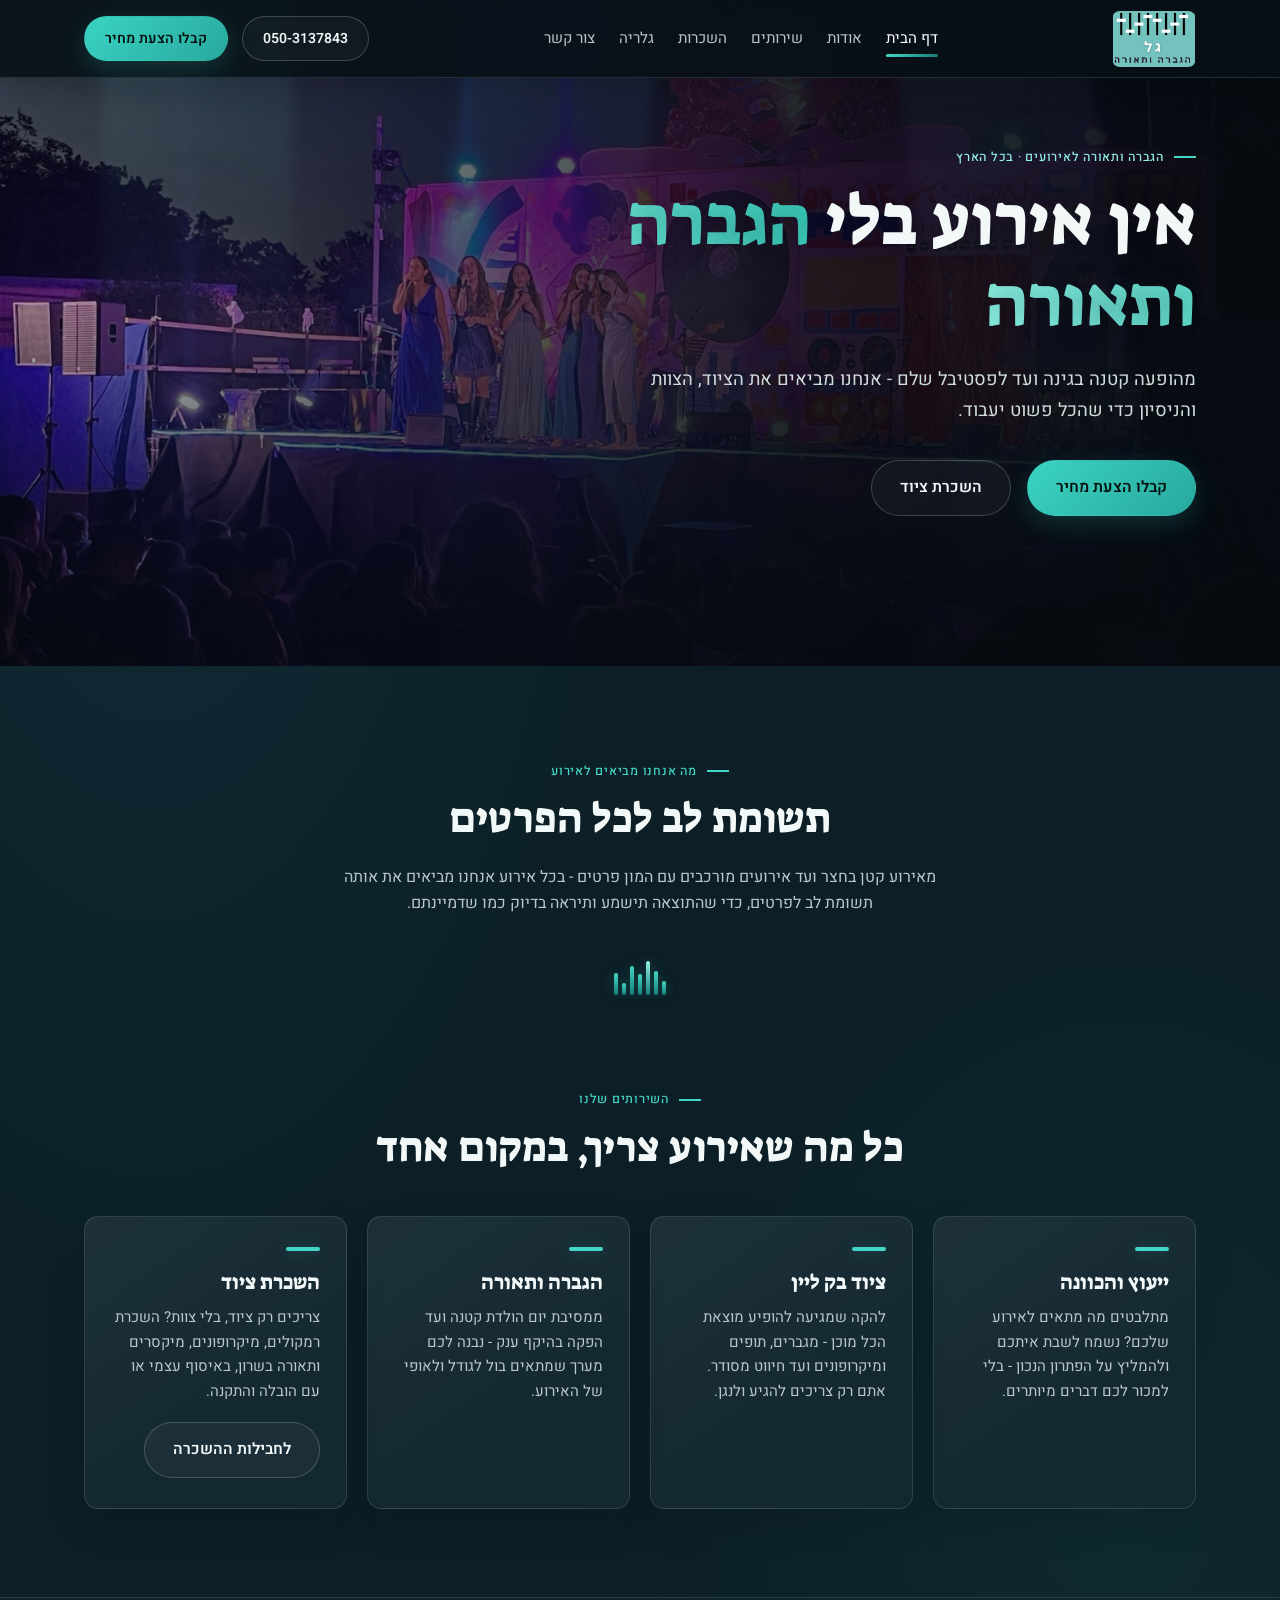
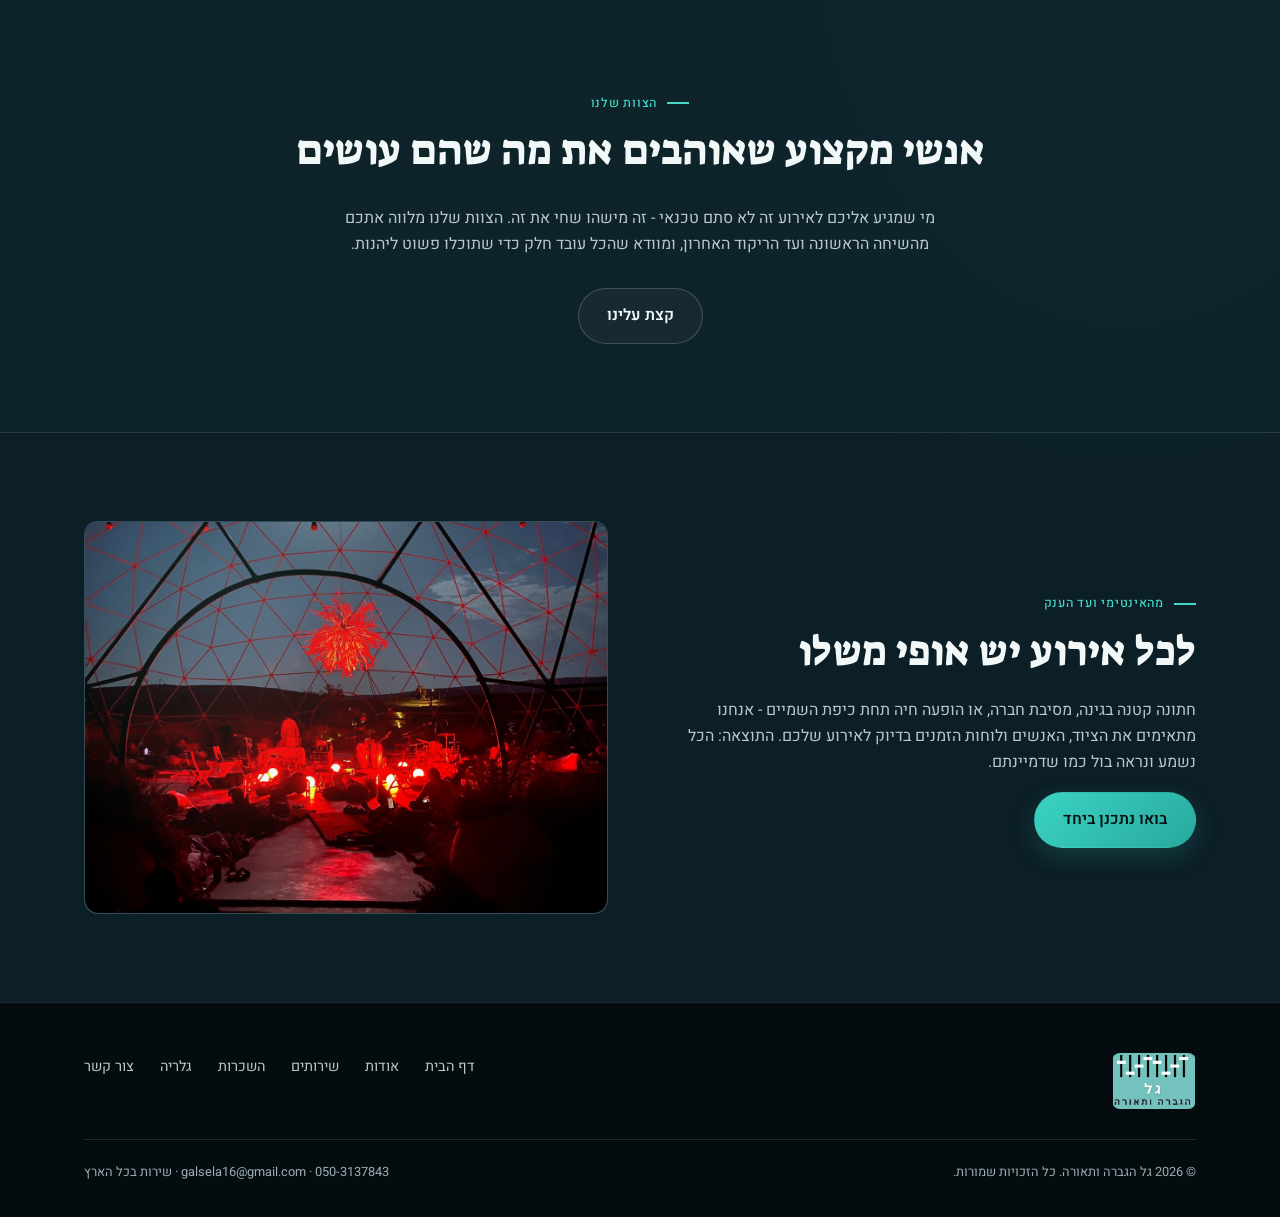
==== index.html @ c3d40f93 "Refresh refined site styles" ====
<!DOCTYPE html>
<html lang="he" dir="rtl">
<head>
<meta charset="UTF-8">
<meta name="viewport" content="width=device-width, initial-scale=1.0">
<title>גל הגברה ותאורה | הגברה, תאורה והפקת אירועים בכל הארץ</title>
<meta name="description" content="גל הגברה ותאורה — ציוד וצוות מקצועי להגברה ותאורה לכל סוגי האירועים, מאירועים קטנים ועד הפקות רחבות היקף. שירות בכל הארץ.">
<link rel="preconnect" href="https://fonts.googleapis.com">
<link rel="preconnect" href="https://fonts.gstatic.com" crossorigin>
<link href="https://fonts.googleapis.com/css2?family=Suez+One&family=Heebo:wght@300;400;500;600;700;900&display=swap" rel="stylesheet">
<link rel="stylesheet" href="styles.css?v=about-refine-20261128">
<link rel="canonical" href="https://galsela16.github.io/galsound/">
<link rel="icon" href="favicon.svg" type="image/svg+xml">

<meta property="og:type" content="website">
<meta property="og:site_name" content="גל הגברה ותאורה">
<meta property="og:locale" content="he_IL">
<meta property="og:title" content="גל הגברה ותאורה | הגברה, תאורה והפקת אירועים בכל הארץ">
<meta property="og:description" content="גל הגברה ותאורה — ציוד וצוות מקצועי להגברה ותאורה לכל סוגי האירועים, מאירועים קטנים ועד הפקות רחבות היקף. שירות בכל הארץ.">
<meta property="og:url" content="https://galsela16.github.io/galsound/">
<meta property="og:image" content="https://galsela16.github.io/galsound/images/og-image.jpg">
<meta property="og:image:width" content="1200">
<meta property="og:image:height" content="630">

<meta name="twitter:card" content="summary_large_image">
<meta name="twitter:title" content="גל הגברה ותאורה | הגברה, תאורה והפקת אירועים בכל הארץ">
<meta name="twitter:description" content="גל הגברה ותאורה — ציוד וצוות מקצועי להגברה ותאורה לכל סוגי האירועים, מאירועים קטנים ועד הפקות רחבות היקף. שירות בכל הארץ.">
<meta name="twitter:image" content="https://galsela16.github.io/galsound/images/og-image.jpg">

<script type="application/ld+json">
{
  "@context": "https://schema.org",
  "@type": "LocalBusiness",
  "name": "גל הגברה ותאורה",
  "image": "https://galsela16.github.io/galsound/images/og-image.jpg",
  "url": "https://galsela16.github.io/galsound/",
  "telephone": "+972503137843",
  "email": "galsela16@gmail.com",
  "areaServed": {
    "@type": "Country",
    "name": "IL"
  },
  "description": "ציוד וצוות מקצועי להגברה ותאורה לכל סוגי האירועים, מאירועים קטנים ועד הפקות רחבות היקף. שירות בכל הארץ.",
  "priceRange": "$$"
}
</script>
</head>
<body>

<header class="site-header">
  <div class="container nav-inner">
    <a href="index.html" class="logo"><img src="images/logo-brand.svg" alt="גל הגברה ותאורה"></a>
    <nav>
      <ul class="nav-links">
        <li><a href="index.html" aria-current="page">דף הבית</a></li>
        <li><a href="about.html">אודות</a></li>
        <li><a href="services.html">שירותים</a></li>
        <li><a href="rentals.html">השכרות</a></li>
        <li><a href="gallery.html">גלריה</a></li>
        <li><a href="contact.html">צור קשר</a></li>
      </ul>
    </nav>
    <div class="nav-cta">
      <a href="tel:0503137843" class="btn btn-ghost">050-3137843</a>
      <a href="contact.html" class="btn btn-primary">קבלו הצעת מחיר</a>
    </div>
    <button class="nav-toggle" aria-label="פתח תפריט" aria-expanded="false"><span></span></button>
  </div>
</header>
<div class="mobile-panel">
  <ul>
    <li><a href="index.html">דף הבית</a></li>
    <li><a href="about.html">אודות</a></li>
    <li><a href="services.html">שירותים</a></li>
        <li><a href="rentals.html">השכרות</a></li>
    <li><a href="gallery.html">גלריה</a></li>
    <li><a href="contact.html">צור קשר</a></li>
  </ul>
  <a href="tel:0503137843" class="btn btn-primary" style="width:100%;justify-content:center;">התקשרו עכשיו: 050-3137843</a>
</div>


<main>

  <section class="hero hero-home">
    <div class="beams" aria-hidden="true">
      <span class="beam b1"></span>
      <span class="beam b2"></span>
      <span class="beam b3"></span>
    </div>
    <div class="container hero-inner">
      <span class="eyebrow">הגברה ותאורה לאירועים · בכל הארץ</span>
      <h1>אין אירוע בלי <em>הגברה ותאורה</em></h1>
      <p class="hero-lead">
        מהופעה קטנה בגינה ועד לפסטיבל שלם - אנחנו מביאים את הציוד, הצוות
        והניסיון כדי שהכל פשוט יעבוד.
      </p>
      <div class="hero-actions">
        <a href="contact.html" class="btn btn-primary">קבלו הצעת מחיר</a>
        <a href="rentals.html" class="btn btn-ghost">השכרת ציוד</a>
      </div>
    </div>
  </section>

  <section>
    <div class="container">
      <div class="section-head">
        <span class="eyebrow">מה אנחנו מביאים לאירוע</span>
        <h2>תשומת לב לכל הפרטים</h2>
        <p>
          מאירוע קטן בחצר ועד אירועים מורכבים עם המון פרטים - בכל אירוע
          אנחנו מביאים את אותה תשומת לב לפרטים, כדי שהתוצאה תישמע ותיראה
          בדיוק כמו שדמיינתם.
        </p>
      </div>

      <div class="eq-divider" aria-hidden="true">
        <span></span><span></span><span></span><span></span><span></span><span></span><span></span>
      </div>
    </div>
  </section>

  <section style="padding-top:0;">
    <div class="container">
      <div class="section-head">
        <span class="eyebrow">השירותים שלנו</span>
        <h2>כל מה שאירוע צריך, במקום אחד</h2>
      </div>
      <div class="grid-4">
        <div class="card">
          <div class="icon-bar"></div>
          <h3>ייעוץ והכוונה</h3>
          <p>מתלבטים מה מתאים לאירוע שלכם? נשמח לשבת איתכם ולהמליץ על הפתרון הנכון - בלי למכור לכם דברים מיותרים.</p>
        </div>
        <div class="card">
          <div class="icon-bar"></div>
          <h3>ציוד בק ליין</h3>
          <p>להקה שמגיעה להופיע מוצאת הכל מוכן - מגברים, תופים ומיקרופונים ועד חיווט מסודר. אתם רק צריכים להגיע ולנגן.</p>
        </div>
        <div class="card">
          <div class="icon-bar"></div>
          <h3>הגברה ותאורה</h3>
          <p>ממסיבת יום הולדת קטנה ועד הפקה בהיקף ענק - נבנה לכם מערך שמתאים בול לגודל ולאופי של האירוע.</p>
        </div>
        <div class="card">
          <div class="icon-bar"></div>
          <h3>השכרת ציוד</h3>
          <p>צריכים רק ציוד, בלי צוות? השכרת רמקולים, מיקרופונים, מיקסרים ותאורה בשרון, באיסוף עצמי או עם הובלה והתקנה.</p>
          <a href="rentals.html" class="btn btn-ghost" style="margin-top:18px">לחבילות ההשכרה</a>
        </div>
      </div>
    </div>
  </section>

  <section class="band">
    <div class="container">
      <span class="eyebrow" style="justify-content:center;">הצוות שלנו</span>
      <h2>אנשי מקצוע שאוהבים את מה שהם עושים</h2>
      <p style="max-width:640px;margin:0 auto 30px;">
        מי שמגיע אליכם לאירוע זה לא סתם טכנאי - זה מישהו שחי את זה. הצוות
        שלנו מלווה אתכם מהשיחה הראשונה ועד הריקוד האחרון, ומוודא שהכל
        עובד חלק כדי שתוכלו פשוט ליהנות.
      </p>
      <a href="about.html" class="btn btn-ghost">קצת עלינו</a>
    </div>
  </section>

  <section>
    <div class="container split">
      <div>
        <span class="eyebrow">מהאינטימי ועד הענק</span>
        <h2>לכל אירוע יש אופי משלו</h2>
        <p>
          חתונה קטנה בגינה, מסיבת חברה, או הופעה חיה תחת כיפת השמיים -
          אנחנו מתאימים את הציוד, האנשים ולוחות הזמנים בדיוק לאירוע שלכם.
          התוצאה: הכל נשמע ונראה בול כמו שדמיינתם.
        </p>
        <a href="contact.html" class="btn btn-primary">בואו נתכנן ביחד</a>
      </div>
      <div class="media" style="padding:0;">
        <img src="images/IMG_5866.jpg" alt="עיצוב תאורה אדומה דרמטי בכיפה הגיאודזית באירוע לילי" style="width:100%;height:100%;object-fit:cover;border-radius:var(--radius);">
      </div>
    </div>
  </section>

</main>

<footer class="site-footer">
  <div class="container">
    <div class="footer-top">
      <div>
        <a href="index.html" class="logo"><img src="images/logo-brand.svg" alt="גל הגברה ותאורה"></a>
      </div>
      <ul class="footer-links">
        <li><a href="index.html">דף הבית</a></li>
        <li><a href="about.html">אודות</a></li>
        <li><a href="services.html">שירותים</a></li>
        <li><a href="rentals.html">השכרות</a></li>
        <li><a href="gallery.html">גלריה</a></li>
        <li><a href="contact.html">צור קשר</a></li>
      </ul>
    </div>
    <div class="footer-bottom">
      <span>&copy; <span id="year"></span> גל הגברה ותאורה. כל הזכויות שמורות.</span>
      <span>050-3137843 · galsela16@gmail.com · שירות בכל הארץ</span>
    </div>
  </div>
</footer>

<script src="script.js"></script>
</body>
</html>
---- styles.css ----
/* ==========================================================================
   גל הגברה ותאורה — Design tokens
   Palette: teal / navy / black / white — matches the גל logo mark
   Type: Suez One (display) + Heebo (body/UI)
   Signature: fader/equalizer-bar motif echoing the logo
   ========================================================================== */

:root {
  --bg: #f7fbfa;
  --bg-elev: #ffffff;
  --bg-elev-2: #e7f4f2;
  --ink: #0b1320;
  --ink-dim: #57636a;
  --teal: #2f8f86;
  --teal-soft: #73c2bd;
  --teal-deep: #4d8d86;
  --line: rgba(11, 19, 32, 0.1);

  --font-display: "Suez One", "Heebo", serif;
  --font-body: "Heebo", sans-serif;

  --radius: 6px;
  --container: 1120px;
  --nav-h: 76px;
}

* { box-sizing: border-box; }
html { scroll-behavior: smooth; }

@media (prefers-reduced-motion: reduce) {
  html { scroll-behavior: auto; }
  *, *::before, *::after {
    animation-duration: 0.001ms !important;
    animation-iteration-count: 1 !important;
    transition-duration: 0.001ms !important;
  }
}

body {
  margin: 0;
  background: var(--bg);
  color: var(--ink);
  font-family: var(--font-body);
  font-size: 16px;
  line-height: 1.65;
  -webkit-font-smoothing: antialiased;
}

img { max-width: 100%; display: block; }
a { color: inherit; text-decoration: none; }

h1, h2, h3 {
  font-family: var(--font-display);
  font-weight: 400;
  line-height: 1.15;
  margin: 0 0 0.5em;
}

h1 { font-size: clamp(2.4rem, 5.5vw, 4.6rem); }
h2 { font-size: clamp(1.8rem, 3.4vw, 2.6rem); }
h3 { font-size: 1.3rem; }

p { margin: 0 0 1em; color: var(--ink-dim); }

.eyebrow {
  display: inline-flex;
  align-items: center;
  gap: 10px;
  font-size: 0.78rem;
  letter-spacing: 0.06em;
  color: var(--teal);
  font-weight: 500;
  margin-bottom: 14px;
}
.eyebrow::before {
  content: "";
  width: 22px;
  height: 2px;
  background: var(--teal);
  display: inline-block;
}

.container {
  max-width: var(--container);
  margin: 0 auto;
  padding: 0 24px;
}

/* ---------- Buttons ---------- */
.btn {
  display: inline-flex;
  align-items: center;
  gap: 10px;
  padding: 14px 26px;
  border-radius: var(--radius);
  font-family: var(--font-body);
  font-weight: 600;
  font-size: 0.98rem;
  border: 1px solid transparent;
  cursor: pointer;
  transition: transform 0.15s ease, background 0.15s ease, border-color 0.15s ease;
}
.btn:hover { transform: translateY(-2px); }
.btn:focus-visible {
  outline: 2px solid var(--teal-soft);
  outline-offset: 3px;
}
.btn-primary {
  background: var(--teal);
  color: #ffffff;
}
.btn-primary:hover { background: #256f68; }
.btn-ghost {
  background: transparent;
  border-color: var(--line);
  color: var(--ink);
}
.btn-ghost:hover { border-color: var(--teal-soft); color: var(--teal-soft); }

/* ---------- Header / Nav ---------- */
.site-header {
  position: fixed;
  inset-inline: 0;
  top: 0;
  height: var(--nav-h);
  z-index: 100;
  background: #ffffff;
  box-shadow: 0 1px 0 var(--line);
  backdrop-filter: blur(10px);
  border-bottom: 1px solid var(--line);
}
.nav-inner {
  height: 100%;
  display: flex;
  align-items: center;
  justify-content: space-between;
}
.logo {
  font-family: var(--font-display);
  font-size: 1.5rem;
  display: flex;
  align-items: center;
  gap: 8px;
}
.logo img {
  display: block;
  width: 108px;
  height: 70px;
  object-fit: contain;
  border-radius: 8px;
  flex: 0 0 auto;
}
.logo span.dot {
  width: 8px; height: 8px; border-radius: 50%;
  background: var(--teal-deep);
  box-shadow: 0 0 12px 2px var(--teal-deep);
}
.logo small {
  font-family: var(--font-body);
  font-weight: 300;
  font-size: 0.62rem;
  color: var(--ink-dim);
  display: block;
  letter-spacing: 0.04em;
}

.nav-links {
  display: flex;
  gap: 34px;
  list-style: none;
  margin: 0; padding: 0;
}
.nav-links a {
  font-size: 0.95rem;
  color: var(--ink-dim);
  position: relative;
  padding: 6px 0;
  transition: color 0.15s ease;
}
.nav-links a:hover, .nav-links a[aria-current="page"] { color: var(--ink); }
.nav-links a[aria-current="page"]::after {
  content: "";
  position: absolute;
  bottom: -2px; right: 0; left: 0;
  height: 2px;
  background: linear-gradient(90deg, var(--teal), var(--teal-deep));
}

.nav-cta { display: flex; align-items: center; gap: 14px; }
.nav-cta .btn { padding: 10px 20px; font-size: 0.88rem; }

.nav-toggle {
  display: none;
  background: none; border: 1px solid var(--line); border-radius: var(--radius);
  color: var(--ink); width: 42px; height: 42px;
  align-items: center; justify-content: center;
  cursor: pointer;
}
.nav-toggle span, .nav-toggle span::before, .nav-toggle span::after {
  content: ""; display: block; width: 18px; height: 2px; background: var(--ink);
  position: relative; transition: 0.2s ease;
}
.nav-toggle span::before { position: absolute; top: -6px; }
.nav-toggle span::after { position: absolute; top: 6px; }

/* ---------- Hero with sweeping light beams ---------- */
.hero {
  position: relative;
  min-height: 70vh;
  display: flex;
  align-items: center;
  padding-top: var(--nav-h);
  overflow: hidden;
  isolation: isolate;
}
.hero::before {
  content: "";
  position: absolute; inset: 0;
  background:
    radial-gradient(60% 50% at 20% 15%, rgba(115,194,189,0.35), transparent 60%),
    radial-gradient(55% 45% at 85% 10%, rgba(47,143,134,0.16), transparent 60%),
    radial-gradient(60% 60% at 60% 100%, rgba(77,141,134,0.14), transparent 60%);
  z-index: -2;
}
.beams {
  position: absolute; inset: 0;
  z-index: -1;
  opacity: 0.55;
  pointer-events: none;
}
.beam {
  position: absolute;
  top: -20%;
  width: 240px;
  height: 140%;
  background: linear-gradient(180deg, rgba(26,23,32,0.10), transparent 70%);
  filter: blur(4px);
  transform-origin: top center;
  animation: sway 9s ease-in-out infinite;
}
.beam.b1 { left: 8%;  background: linear-gradient(180deg, rgba(115,194,189,0.45), transparent 70%); animation-delay: 0s; }
.beam.b2 { left: 38%; background: linear-gradient(180deg, rgba(47,143,134,0.30), transparent 70%); animation-delay: -3s; transform: rotate(6deg); }
.beam.b3 { left: 68%; background: linear-gradient(180deg, rgba(77,141,134,0.28), transparent 70%); animation-delay: -6s; transform: rotate(-8deg); }
@keyframes sway {
  0%, 100% { transform: rotate(-9deg); }
  50% { transform: rotate(9deg); }
}

.hero-inner { position: relative; max-width: 760px; }
.hero h1 { margin-bottom: 22px; }
.hero h1 em {
  font-style: normal;
  background: linear-gradient(90deg, var(--teal), var(--teal-deep));
  -webkit-background-clip: text;
  background-clip: text;
  color: transparent;
}
.hero-lead { font-size: 1.15rem; max-width: 560px; margin-bottom: 34px; }
.hero-actions { display: flex; gap: 16px; flex-wrap: wrap; }

.hero-stats {
  display: flex;
  gap: 46px;
  margin-top: 64px;
  flex-wrap: wrap;
}
.stat-num {
  font-family: var(--font-display);
  font-size: 2.1rem;
  color: var(--ink);
}
.stat-label { font-size: 0.82rem; color: var(--ink-dim); }

/* ---------- Equalizer divider (signature motif) ---------- */
.eq-divider {
  display: flex;
  align-items: flex-end;
  justify-content: center;
  gap: 4px;
  height: 34px;
  margin: 8px 0 0;
}
.eq-divider span {
  width: 4px;
  border-radius: 2px;
  background: linear-gradient(180deg, var(--teal), var(--teal-deep));
  animation: eq 1.4s ease-in-out infinite;
}
.eq-divider span:nth-child(1) { height: 40%; animation-delay: -1.1s; }
.eq-divider span:nth-child(2) { height: 70%; animation-delay: -0.4s; }
.eq-divider span:nth-child(3) { height: 100%; animation-delay: -0.9s; background: linear-gradient(180deg, var(--teal-soft), var(--teal-deep)); }
.eq-divider span:nth-child(4) { height: 60%; animation-delay: -0.2s; }
.eq-divider span:nth-child(5) { height: 85%; animation-delay: -0.6s; }
.eq-divider span:nth-child(6) { height: 35%; animation-delay: -1.3s; }
.eq-divider span:nth-child(7) { height: 65%; animation-delay: -0.1s; }
@keyframes eq {
  0%, 100% { transform: scaleY(0.4); opacity: 0.75; }
  50% { transform: scaleY(1); opacity: 1; }
}

/* ---------- Sections ---------- */
section { padding: 64px 0; }
.section-head { max-width: 620px; margin: 0 auto 36px; text-align: center; }
.section-head p { margin: 0 auto; }

/* ---------- Service / feature cards ---------- */
.grid-4 {
  display: grid;
  grid-template-columns: repeat(4, 1fr);
  gap: 20px;
}
.grid-2 {
  display: grid;
  grid-template-columns: repeat(2, 1fr);
  gap: 24px;
}
.card {
  background: var(--bg-elev);
  border: 1px solid var(--line);
  border-radius: var(--radius);
  padding: 30px 26px;
  transition: border-color 0.2s ease, transform 0.2s ease;
}
.card:hover { border-color: var(--teal-soft); transform: translateY(-4px); }
.card .icon-bar {
  width: 34px; height: 3px;
  background: var(--teal);
  margin-bottom: 20px;
}
.card h3 { margin-bottom: 10px; }
.card p { margin-bottom: 0; font-size: 0.94rem; }

/* ---------- Split content block ---------- */
.split {
  display: grid;
  grid-template-columns: 1fr 1fr;
  gap: 64px;
  align-items: center;
}
.split .media {
  aspect-ratio: 4/3;
  border-radius: var(--radius);
  background: linear-gradient(135deg, var(--bg-elev-2), var(--bg-elev));
  border: 1px solid var(--line);
  display: flex; align-items: center; justify-content: center;
  color: var(--ink-dim);
  font-size: 0.85rem;
  text-align: center;
  padding: 20px;
  position: relative;
  overflow: hidden;
}
.split .media::after {
  content: "";
  position: absolute; inset: 0;
  background: radial-gradient(circle at 30% 20%, rgba(115,194,189,0.18), transparent 55%);
}

/* ---------- Image placeholder (for gallery, pre-photos) ---------- */
.frame {
  aspect-ratio: 1;
  border-radius: var(--radius);
  border: 1px dashed var(--line);
  background: var(--bg-elev);
  display: flex;
  align-items: center;
  justify-content: center;
  color: var(--ink-dim);
  font-size: 0.8rem;
  text-align: center;
  padding: 16px;
}

.grid-3 {
  display: grid;
  grid-template-columns: repeat(3, 1fr);
  gap: 18px;
}
.gallery-grid .frame { aspect-ratio: 4 / 3; padding: 0; margin: 0; min-width: 0; overflow: hidden; border-style: solid; }
.gallery-grid img { width: 100%; height: 100%; object-fit: cover; border-radius: inherit; transition: transform 0.35s ease; }
.gallery-grid .frame:hover img { transform: scale(1.035); }

/* ---------- Quote / testimonial-style band ---------- */
.band {
  background: var(--bg-elev);
  border-top: 1px solid var(--line);
  border-bottom: 1px solid var(--line);
}
.band .container { text-align: center; }
.band h2 { max-width: 720px; margin: 0 auto 30px; }

/* ---------- Contact ---------- */
.contact-grid {
  display: grid;
  grid-template-columns: 1.1fr 0.9fr;
  gap: 60px;
}
.contact-list { list-style: none; margin: 0; padding: 0; }
.contact-list li {
  display: flex;
  align-items: center;
  gap: 16px;
  padding: 20px 0;
  border-bottom: 1px solid var(--line);
}
.contact-list li:first-child { padding-top: 0; }
.contact-tag {
  font-size: 0.72rem;
  color: var(--teal);
  letter-spacing: 0.05em;
  display: block;
  margin-bottom: 4px;
}
.contact-value { font-size: 1.15rem; }
.contact-list a.contact-value:hover { color: var(--teal-soft); }

/* ---------- Footer ---------- */
.site-footer {
  border-top: 1px solid var(--line);
  padding: 50px 0 34px;
}
.footer-top {
  display: flex;
  justify-content: space-between;
  align-items: flex-start;
  flex-wrap: wrap;
  gap: 30px;
  margin-bottom: 30px;
}
.footer-links { display: flex; gap: 26px; list-style: none; padding: 0; margin: 0; flex-wrap: wrap; }
.footer-links a { color: var(--ink-dim); font-size: 0.9rem; }
.footer-links a:hover { color: var(--ink); }
.footer-bottom {
  display: flex;
  justify-content: space-between;
  color: var(--ink-dim);
  font-size: 0.8rem;
  flex-wrap: wrap;
  gap: 10px;
  border-top: 1px solid var(--line);
  padding-top: 22px;
}

/* ---------- Responsive ---------- */
@media (max-width: 900px) {
  .grid-4 { grid-template-columns: repeat(2, 1fr); }
  .grid-3 { grid-template-columns: repeat(2, 1fr); }
  .grid-2, .split, .contact-grid { grid-template-columns: 1fr; }
  .split { gap: 36px; }
  .nav-links, .nav-cta .btn-ghost { display: none; }
  .nav-toggle { display: flex; }
  section { padding: 48px 0; }
}

@media (max-width: 560px) {
  .grid-4, .grid-3 { grid-template-columns: 1fr; }
  .hero-stats { gap: 30px; }
}

/* Mobile nav panel */
.mobile-panel {
  position: fixed;
  inset: var(--nav-h) 0 0 0;
  background: var(--bg);
  z-index: 90;
  transform: translateY(-8px);
  opacity: 0;
  pointer-events: none;
  transition: opacity 0.2s ease, transform 0.2s ease;
  padding: 30px 24px;
}
.mobile-panel.open {
  opacity: 1;
  transform: translateY(0);
  pointer-events: auto;
}
.mobile-panel ul { list-style: none; padding: 0; margin: 0 0 30px; }
.mobile-panel li { border-bottom: 1px solid var(--line); }
.mobile-panel a { display: block; padding: 18px 4px; font-size: 1.1rem; }

/* Rental navigation: accommodate the additional menu item. */
.nav-links { gap: clamp(12px, 2vw, 24px); }
.nav-links a, .nav-cta .btn { white-space: nowrap; }
.mobile-panel { overflow-y: auto; }
@media (min-width:901px) and (max-width:1050px) { .nav-cta .btn-ghost { display:none; } }


/* ===== 2026 visual refresh: midnight stage palette ===== */
:root {
  --bg: #0a1920;
  --bg-elev: #11232b;
  --bg-elev-2: #172e38;
  --ink: #f2f8f8;
  --ink-dim: #b8c8cd;
  --teal: #42d7c6;
  --teal-soft: #92f1e5;
  --teal-deep: #187d78;
  --line: rgba(218, 248, 246, 0.13);
  --radius: 14px;
  --container: 1160px;
  --nav-h: 78px;
}

body { background: var(--bg); color: var(--ink); }
main {
  background-image:
    radial-gradient(ellipse at 12% 9%, rgba(56, 194, 215, 0.11), transparent 30%),
    radial-gradient(ellipse at 88% 54%, rgba(45, 205, 177, 0.09), transparent 27%),
    linear-gradient(112deg, transparent 18%, rgba(48, 190, 220, 0.035) 20.8%, rgba(137, 244, 249, 0.19) 21.2%, rgba(48, 190, 220, 0.07) 21.7%, transparent 24.8%),
    linear-gradient(68deg, transparent 70%, rgba(52, 182, 233, 0.035) 72%, rgba(155, 246, 255, 0.16) 72.4%, rgba(52, 182, 233, 0.06) 72.9%, transparent 76%);
}
.site-header {
  background: rgba(7, 17, 22, 0.88);
  border-bottom-color: var(--line);
  box-shadow: 0 8px 30px rgba(0, 0, 0, 0.18);
  backdrop-filter: blur(18px);
}
.logo span.dot { background: var(--teal); box-shadow: 0 0 18px rgba(66, 215, 198, 0.65); }
.logo small { color: #a7b8bb; }
.nav-links a { color: #b8c6c8; }
.nav-links a:hover, .nav-links a[aria-current="page"] { color: #fff; }
.nav-links a[aria-current="page"]::after { height: 3px; border-radius: 3px; }
.btn { border-radius: 999px; padding: 14px 28px; }
.btn-primary {
  background: linear-gradient(135deg, #3bd3c2, #28a99e);
  color: #041311;
  box-shadow: 0 8px 26px rgba(46, 197, 181, 0.2);
}
.btn-primary:hover { background: linear-gradient(135deg, #75eadb, #35c5b7); box-shadow: 0 12px 32px rgba(46, 197, 181, 0.3); }
.btn-ghost { color: var(--ink); border-color: rgba(232, 251, 249, 0.2); background: rgba(255,255,255,0.035); }
.btn-ghost:hover { color: var(--teal-soft); border-color: var(--teal); background: rgba(66,215,198,0.08); }
.btn:focus-visible, a:focus-visible, button:focus-visible { outline: 3px solid var(--teal-soft); outline-offset: 4px; }

.hero { min-height: 74vh; }
.hero::before {
  background:
    radial-gradient(70% 80% at 12% 8%, rgba(56, 202, 190, 0.16), transparent 62%),
    linear-gradient(120deg, rgba(6, 16, 20, 0.9), rgba(7, 17, 22, 0.58));
}
.hero-home::before {
  background:
    linear-gradient(270deg, rgba(5, 11, 15, 0.98) 0%, rgba(5, 11, 15, 0.87) 38%, rgba(5, 11, 15, 0.28) 100%),
    linear-gradient(0deg, rgba(5, 11, 15, 0.58), transparent 54%),
    url("images/event-colorful-show.jpg") center 47% / cover no-repeat;
}
.hero-rentals::before {
  background:
    linear-gradient(270deg, rgba(5, 11, 15, 0.96) 0%, rgba(5, 11, 15, 0.74) 48%, rgba(5, 11, 15, 0.22) 100%),
    linear-gradient(0deg, rgba(5, 11, 15, 0.48), transparent 58%),
    url("images/event-live-beams.jpg") center 46% / cover no-repeat;
}
.hero-inner { width: 100%; max-width: 1160px; padding-inline: 24px; z-index: 1; }
.hero h1 { max-width: 760px; text-shadow: 0 3px 28px rgba(0, 0, 0, 0.25); }
.hero h1 em { background-image: linear-gradient(90deg, #8af0e3, #39cbbb); }
.hero-lead { color: #d1dddd; max-width: 590px; }
.hero .eyebrow { color: var(--teal-soft); }
.hero .eyebrow::before { background: var(--teal); }
.beams { opacity: 0.48; mix-blend-mode: screen; }
.beam.b1 { background: linear-gradient(180deg, rgba(94, 236, 216, 0.32), transparent 72%); }
.beam.b2 { background: linear-gradient(180deg, rgba(56, 199, 189, 0.24), transparent 72%); }
.beam.b3 { background: linear-gradient(180deg, rgba(91, 161, 201, 0.2), transparent 72%); }

section { padding: clamp(58px, 7vw, 88px) 0; }
.section-head { margin-bottom: 44px; }
.section-head h2, h2 { color: var(--ink); }
.section-head p { color: var(--ink-dim); }
.eq-divider span { box-shadow: 0 0 12px rgba(66, 215, 198, 0.28); }
.card {
  background: linear-gradient(145deg, rgba(255,255,255,0.045), transparent 68%), var(--bg-elev);
  border-color: var(--line);
  border-radius: var(--radius);
  box-shadow: 0 14px 38px rgba(0, 0, 0, 0.12);
}
.card:hover { border-color: rgba(66, 215, 198, 0.58); box-shadow: 0 18px 42px rgba(0, 0, 0, 0.24); }
.card .icon-bar { height: 4px; border-radius: 4px; box-shadow: 0 0 16px rgba(66, 215, 198, 0.26); }
.card p { color: var(--ink-dim); }
.split .media { background: var(--bg-elev-2); border-color: var(--line); }
.frame { background: var(--bg-elev); border-color: var(--line); color: var(--ink-dim); border-radius: var(--radius); }
.band {
  background: radial-gradient(75% 140% at 50% 0%, rgba(37, 129, 125, 0.18), transparent 70%), rgba(20, 40, 49, 0.72);
  border-color: var(--line);
}
.contact-list li { border-color: var(--line); }
.contact-tag { color: var(--teal-soft); }
.contact-list a.contact-value:hover, .footer-links a:hover { color: var(--teal-soft); }
.site-footer { background: #050c10; border-color: var(--line); }
.footer-bottom { border-color: var(--line); color: #9caeb2; }
.footer-links a { color: #bac8ca; }
.mobile-panel { background: #08151a; }
.mobile-panel li { border-color: var(--line); }
.mobile-panel a { color: var(--ink); }
.nav-toggle { border-color: var(--line); background: rgba(255,255,255,0.04); }
.nav-toggle span, .nav-toggle span::before, .nav-toggle span::after { background: var(--ink); }

@media (max-width: 900px) {
  .hero { min-height: 68vh; }
  .hero-home::before, .hero-rentals::before {
    background-position: center, center, 58% center;
  }
}
@media (max-width: 560px) {
  .logo img { width: 88px; height: 58px; }
  .container { padding-inline: 20px; }
  .hero { min-height: 70svh; }
  .hero-inner { padding-inline: 20px; }
  .hero-home::before, .hero-rentals::before { background-position: center, center, 58% center; }
  .hero-actions { gap: 12px; }
  .hero-actions .btn { padding: 13px 21px; }
  .card { padding: 26px 22px; }
}


/* Stronger stage lighting: visible light shafts continue through the page. */
:root {
  --bg: #0c1e26;
  --bg-elev: #142831;
  --bg-elev-2: #1a3540;
}
/* Site-wide beams are painted once on <main>, so they continue across sections. */
.beams { opacity: 0.82; }
.beam {
  width: clamp(150px, 19vw, 250px);
  filter: blur(2px);
}
.beam.b1 { background: linear-gradient(180deg, rgba(102, 252, 230, 0.62), rgba(65, 220, 210, 0.16) 36%, transparent 78%); }
.beam.b2 { background: linear-gradient(180deg, rgba(81, 206, 255, 0.52), rgba(59, 170, 230, 0.14) 38%, transparent 78%); }
.beam.b3 { background: linear-gradient(180deg, rgba(181, 127, 255, 0.38), rgba(91, 188, 235, 0.12) 40%, transparent 80%); }
.beam::after {
  content: "";
  position: absolute;
  top: 5%;
  left: 50%;
  width: 13px;
  height: 84%;
  transform: translateX(-50%);
  border-radius: 999px;
  background: linear-gradient(180deg, rgba(237, 255, 253, 0.78), rgba(125, 246, 239, 0.42) 26%, rgba(97, 218, 239, 0.18) 58%, transparent);
  filter: blur(4px);
  box-shadow: 0 0 32px 10px rgba(77, 221, 231, 0.24);
}
@media (prefers-reduced-motion: reduce) {
  .beam { animation: none; }
}


/* Refined, editorial about-page hero with real event photography */
.hero.about-hero {
  min-height: min(760px, calc(100svh - var(--nav-h)));
  padding: calc(var(--nav-h) + clamp(36px, 6vw, 72px)) 0 clamp(52px, 7vw, 88px);
  background: #07151a;
}
.hero.about-hero::before {
  background:
    radial-gradient(55% 90% at 8% 70%, rgba(30, 157, 155, 0.18), transparent 75%),
    linear-gradient(90deg, rgba(5, 14, 18, 0.1), rgba(5, 14, 18, 0.4));
}
.about-hero-layout {
  display: grid;
  grid-template-columns: minmax(0, 1fr) minmax(0, 1fr);
  gap: clamp(32px, 6vw, 88px);
  align-items: center;
}
.about-hero-copy { max-width: 620px; }
.about-hero-copy h1 {
  max-width: 650px;
  margin: 0 0 22px;
  font-size: clamp(2.6rem, 5vw, 4.7rem);
  line-height: 1.08;
  letter-spacing: -0.025em;
}
.about-hero-copy .hero-lead {
  max-width: 540px;
  margin-bottom: 30px;
  font-size: clamp(1.05rem, 1.5vw, 1.2rem);
  line-height: 1.8;
}
.about-hero-visual {
  position: relative;
  aspect-ratio: 1.18;
  overflow: hidden;
  border: 1px solid rgba(210, 250, 246, 0.18);
  border-radius: 22px;
  background: #10262e;
  box-shadow: 0 28px 70px rgba(0, 0, 0, 0.38);
}
.about-hero-visual::after {
  content: "";
  position: absolute;
  inset: 40% 0 0;
  background: linear-gradient(transparent, rgba(4, 12, 16, 0.72));
}
.about-hero-visual img {
  width: 100%;
  height: 100%;
  object-fit: cover;
  object-position: center;
}
.about-hero-caption {
  position: absolute;
  z-index: 1;
  inset-inline-start: 22px;
  bottom: 18px;
  color: #f2fbfa;
  font-size: 0.92rem;
  letter-spacing: 0.02em;
}
.logo img { width: 84px; height: 56px; }
main {
  background-image:
    radial-gradient(ellipse at 12% 12%, rgba(56, 194, 215, 0.085), transparent 34%),
    radial-gradient(ellipse at 88% 58%, rgba(45, 205, 177, 0.065), transparent 31%);
}
.beams { opacity: 0.22; }
.beam { width: clamp(120px, 15vw, 190px); filter: blur(5px); }
.beam::after { display: none; }
.band {
  background: linear-gradient(rgba(16, 37, 45, 0.58), rgba(16, 37, 45, 0.58));
}
@media (max-width: 900px) {
  .about-hero-layout { grid-template-columns: 1fr; gap: 32px; }
  .about-hero-copy { max-width: 700px; }
  .about-hero-visual { max-width: 760px; width: 100%; aspect-ratio: 1.35; }
}
@media (max-width: 560px) {
  .about-hero-copy h1 { font-size: clamp(2.35rem, 11vw, 3.25rem); }
  .about-hero-visual { aspect-ratio: 1.08; border-radius: 16px; }
  .about-hero-caption { inset-inline-start: 16px; bottom: 14px; font-size: 0.82rem; }
}
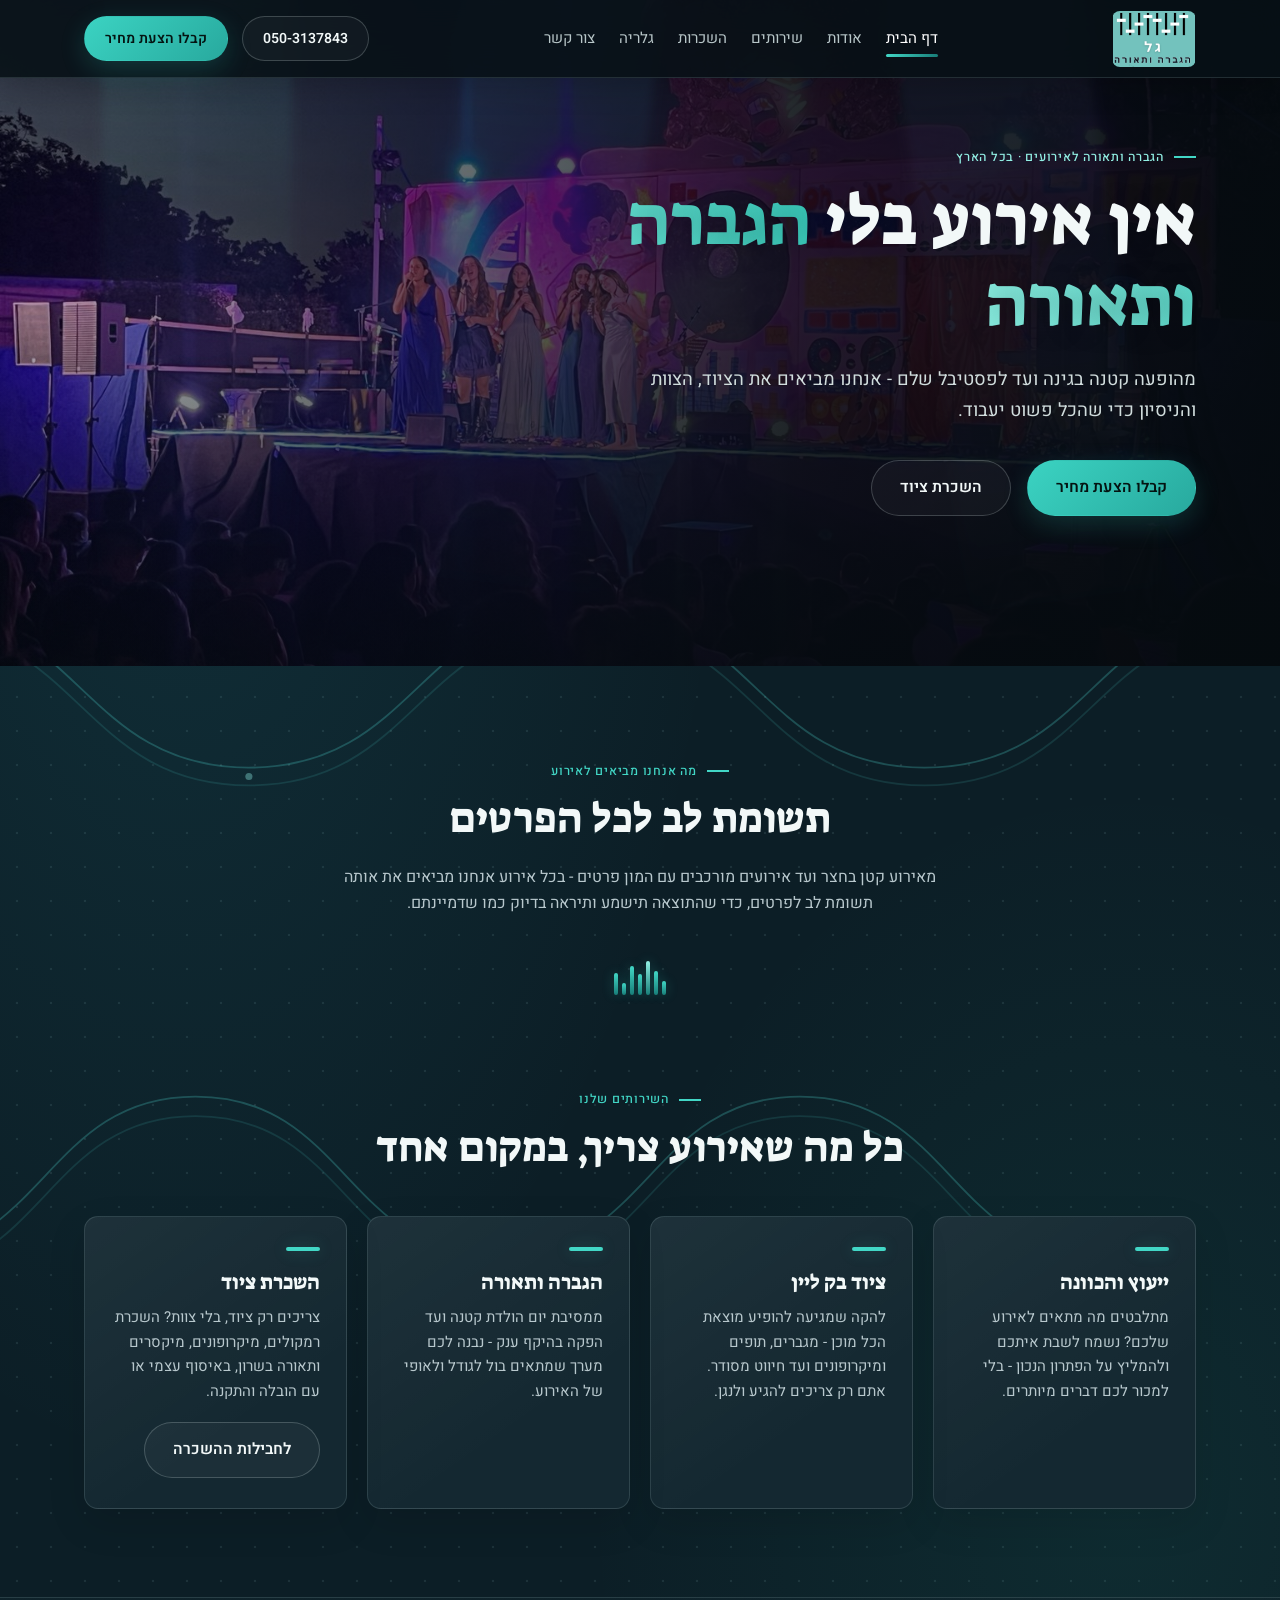
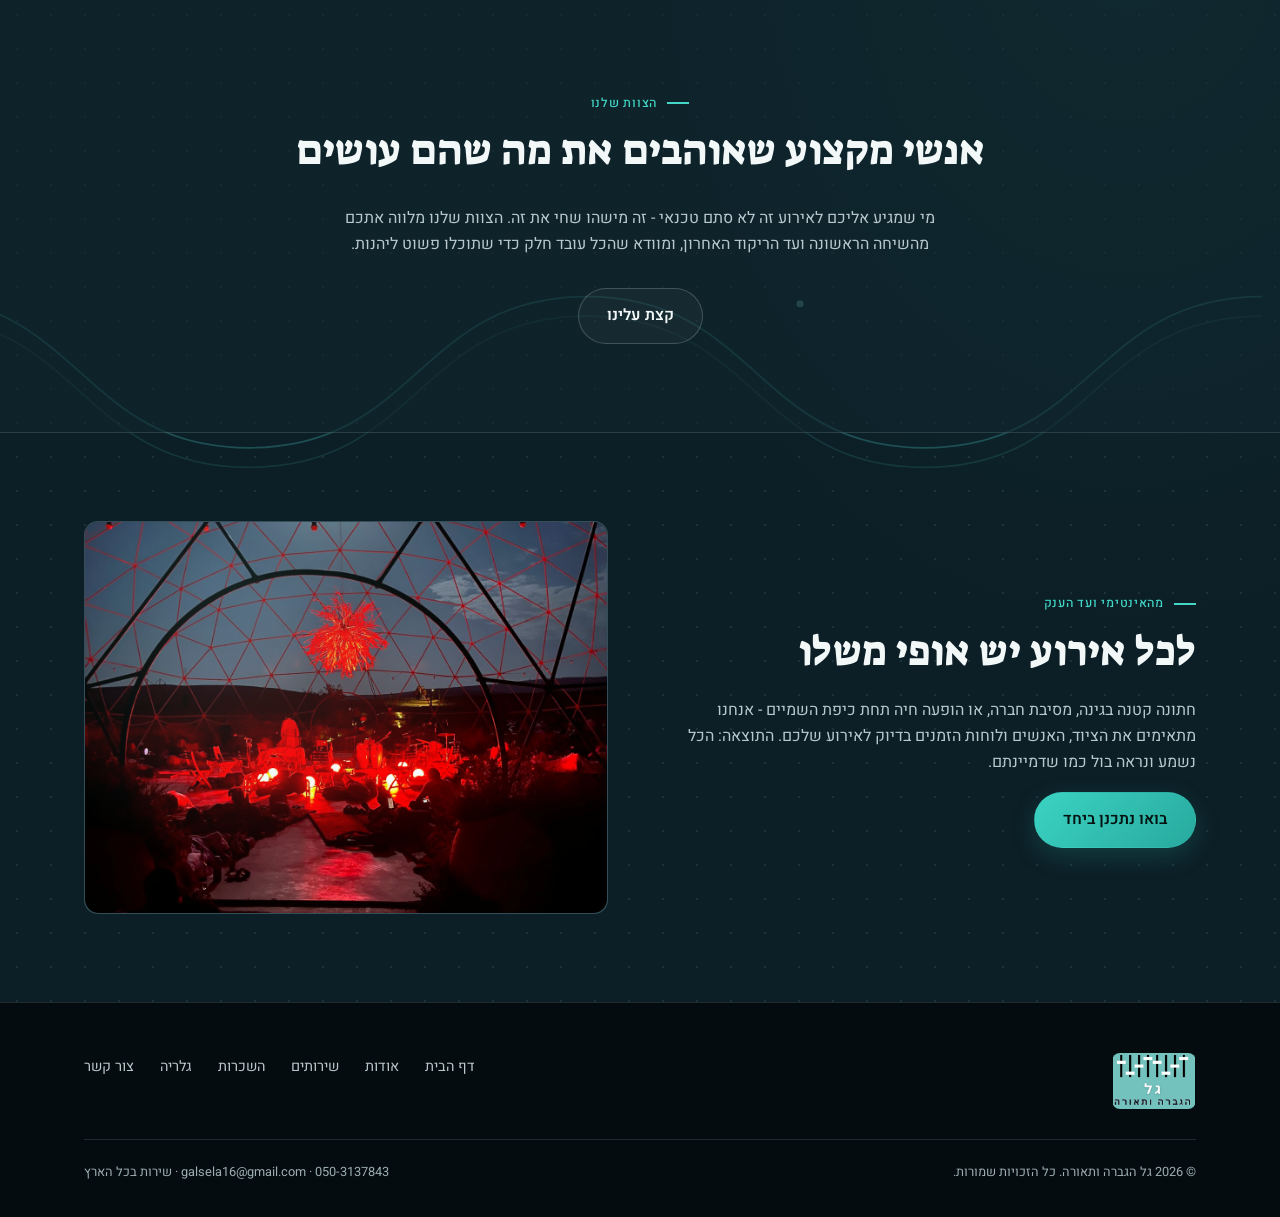
==== commit 498097c8: "Refresh soundwave background styles" ====
--- a/index.html
+++ b/index.html
@@ -8,7 +8,7 @@
 <link rel="preconnect" href="https://fonts.googleapis.com">
 <link rel="preconnect" href="https://fonts.gstatic.com" crossorigin>
 <link href="https://fonts.googleapis.com/css2?family=Suez+One&family=Heebo:wght@300;400;500;600;700;900&display=swap" rel="stylesheet">
-<link rel="stylesheet" href="styles.css?v=about-refine-20261128">
+<link rel="stylesheet" href="styles.css?v=soundwave-texture-20261128">
 <link rel="canonical" href="https://galsela16.github.io/galsound/">
 <link rel="icon" href="favicon.svg" type="image/svg+xml">
 
--- a/styles.css
+++ b/styles.css
@@ -706,9 +706,15 @@
 }
 .logo img { width: 84px; height: 56px; }
 main {
+  background-color: var(--bg);
   background-image:
-    radial-gradient(ellipse at 12% 12%, rgba(56, 194, 215, 0.085), transparent 34%),
-    radial-gradient(ellipse at 88% 58%, rgba(45, 205, 177, 0.065), transparent 31%);
+    radial-gradient(ellipse at 14% 12%, rgba(56, 194, 215, 0.11), transparent 36%),
+    radial-gradient(ellipse at 88% 58%, rgba(45, 205, 177, 0.08), transparent 34%),
+    radial-gradient(circle, rgba(196, 250, 245, 0.09) 1px, transparent 1.6px),
+    url("data:image/svg+xml,%3Csvg%20xmlns%3D%22http%3A%2F%2Fwww.w3.org%2F2000%2Fsvg%22%20viewBox%3D%220%200%201440%202200%22%20fill%3D%22none%22%3E%3Cg%20stroke%3D%22%2350D8D0%22%20stroke-width%3D%222%22%20opacity%3D%22.26%22%3E%3Cpath%20d%3D%22M-100%20320C90%20320%2090%20500%20280%20500S470%20320%20660%20320%20850%20500%201040%20500s190-180%20380-180%22%2F%3E%3Cpath%20d%3D%22M-100%20340C90%20340%2090%20520%20280%20520S470%20340%20660%20340%20850%20520%201040%20520s190-180%20380-180%22%20opacity%3D%22.52%22%2F%3E%3Cpath%20d%3D%22M-120%201050c170%200%20170-180%20340-180s170%20180%20340%20180%20170-180%20340-180%20170%20180%20340%20180%22%2F%3E%3Cpath%20d%3D%22M-120%201072c170%200%20170-180%20340-180s170%20180%20340%20180%20170-180%20340-180%20170%20180%20340%20180%22%20opacity%3D%22.5%22%2F%3E%3Cpath%20d%3D%22M-100%201770c190%200%20190%20170%20380%20170s190-170%20380-170%20190%20170%20380%20170%20190-170%20380-170%22%2F%3E%3Cpath%20d%3D%22M-100%201792c190%200%20190%20170%20380%20170s190-170%20380-170%20190%20170%20380%20170%20190-170%20380-170%22%20opacity%3D%22.48%22%2F%3E%3C%2Fg%3E%3Cg%20fill%3D%22%239AF8EE%22%20opacity%3D%22.36%22%3E%3Ccircle%20cx%3D%22280%22%20cy%3D%22510%22%20r%3D%224%22%2F%3E%3Ccircle%20cx%3D%22660%22%20cy%3D%22330%22%20r%3D%224%22%2F%3E%3Ccircle%20cx%3D%22560%22%20cy%3D%221060%22%20r%3D%224%22%2F%3E%3Ccircle%20cx%3D%22900%22%20cy%3D%221778%22%20r%3D%224%22%2F%3E%3C%2Fg%3E%3C%2Fsvg%3E");
+  background-repeat: no-repeat, no-repeat, repeat, no-repeat;
+  background-size: 100% 100%, 100% 100%, 34px 34px, 100% 100%;
+  background-position: center, center, 0 0, center;
 }
 .beams { opacity: 0.22; }
 .beam { width: clamp(120px, 15vw, 190px); filter: blur(5px); }
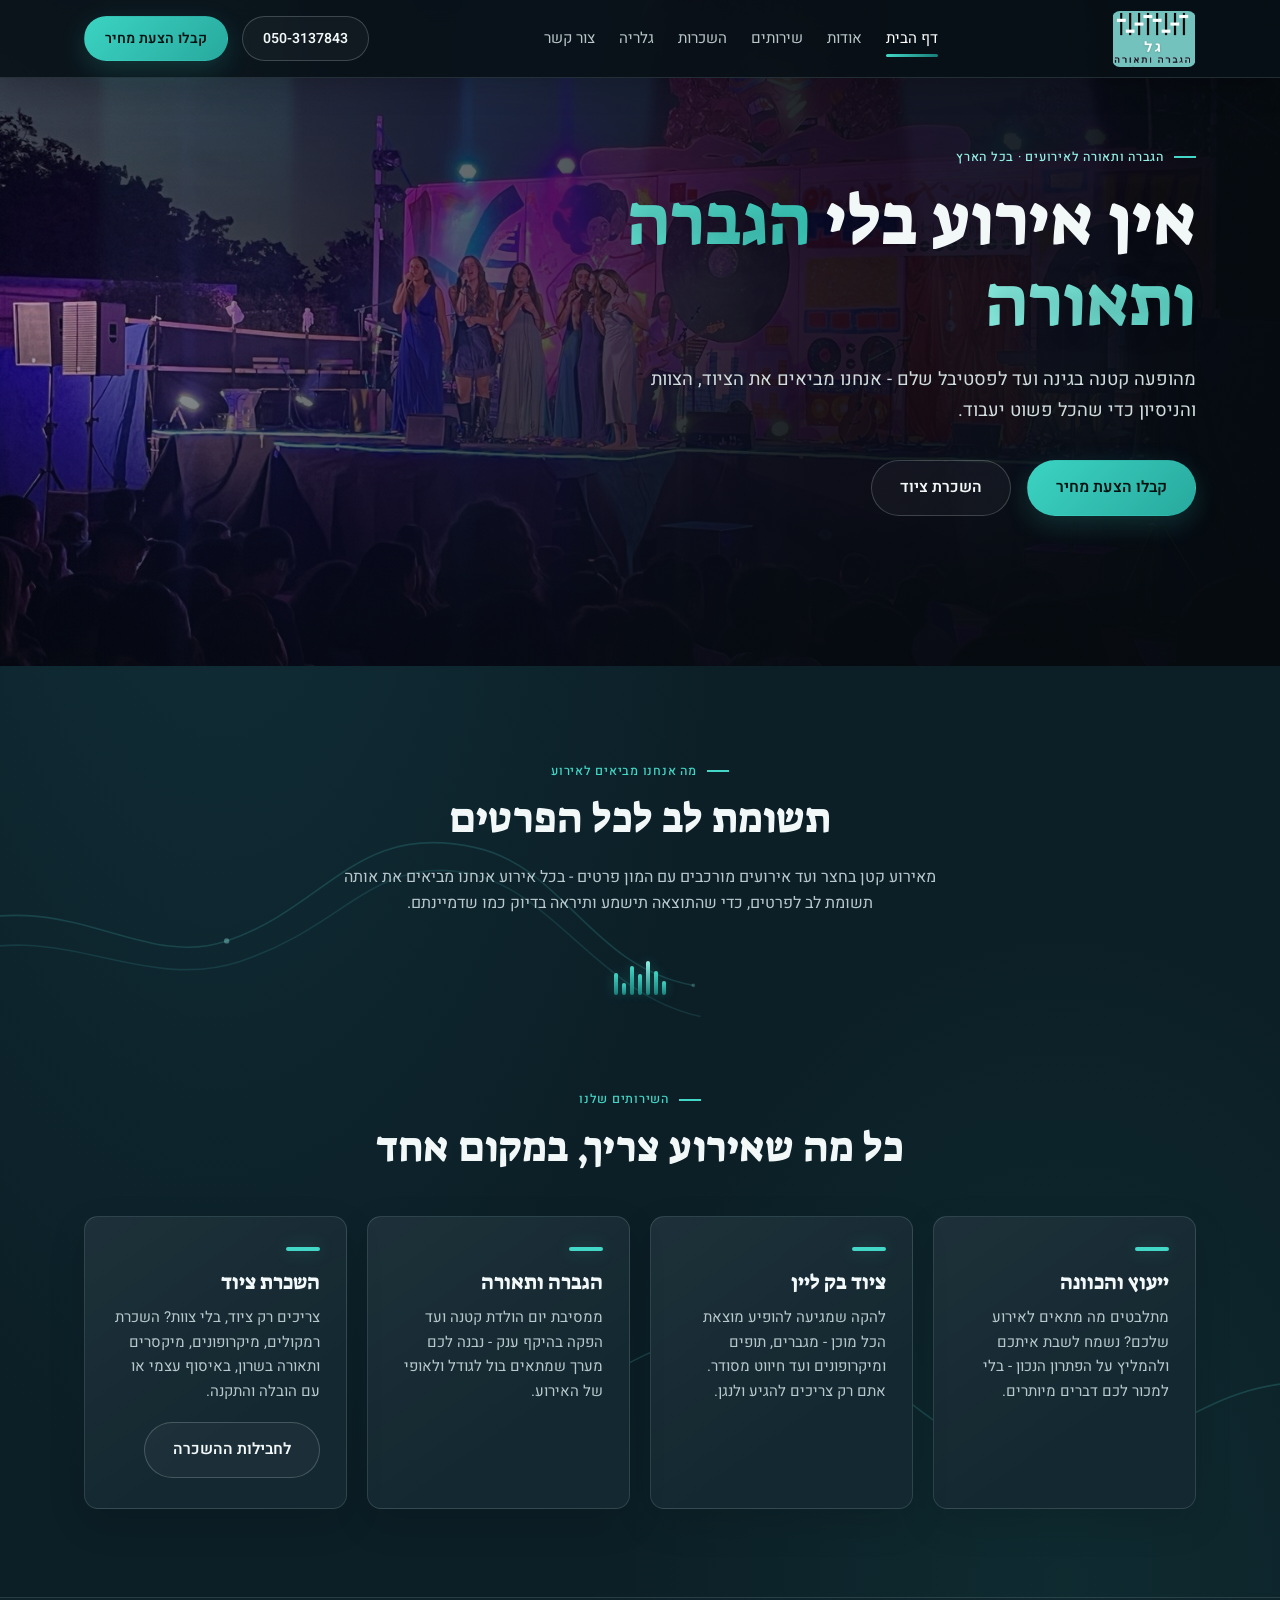
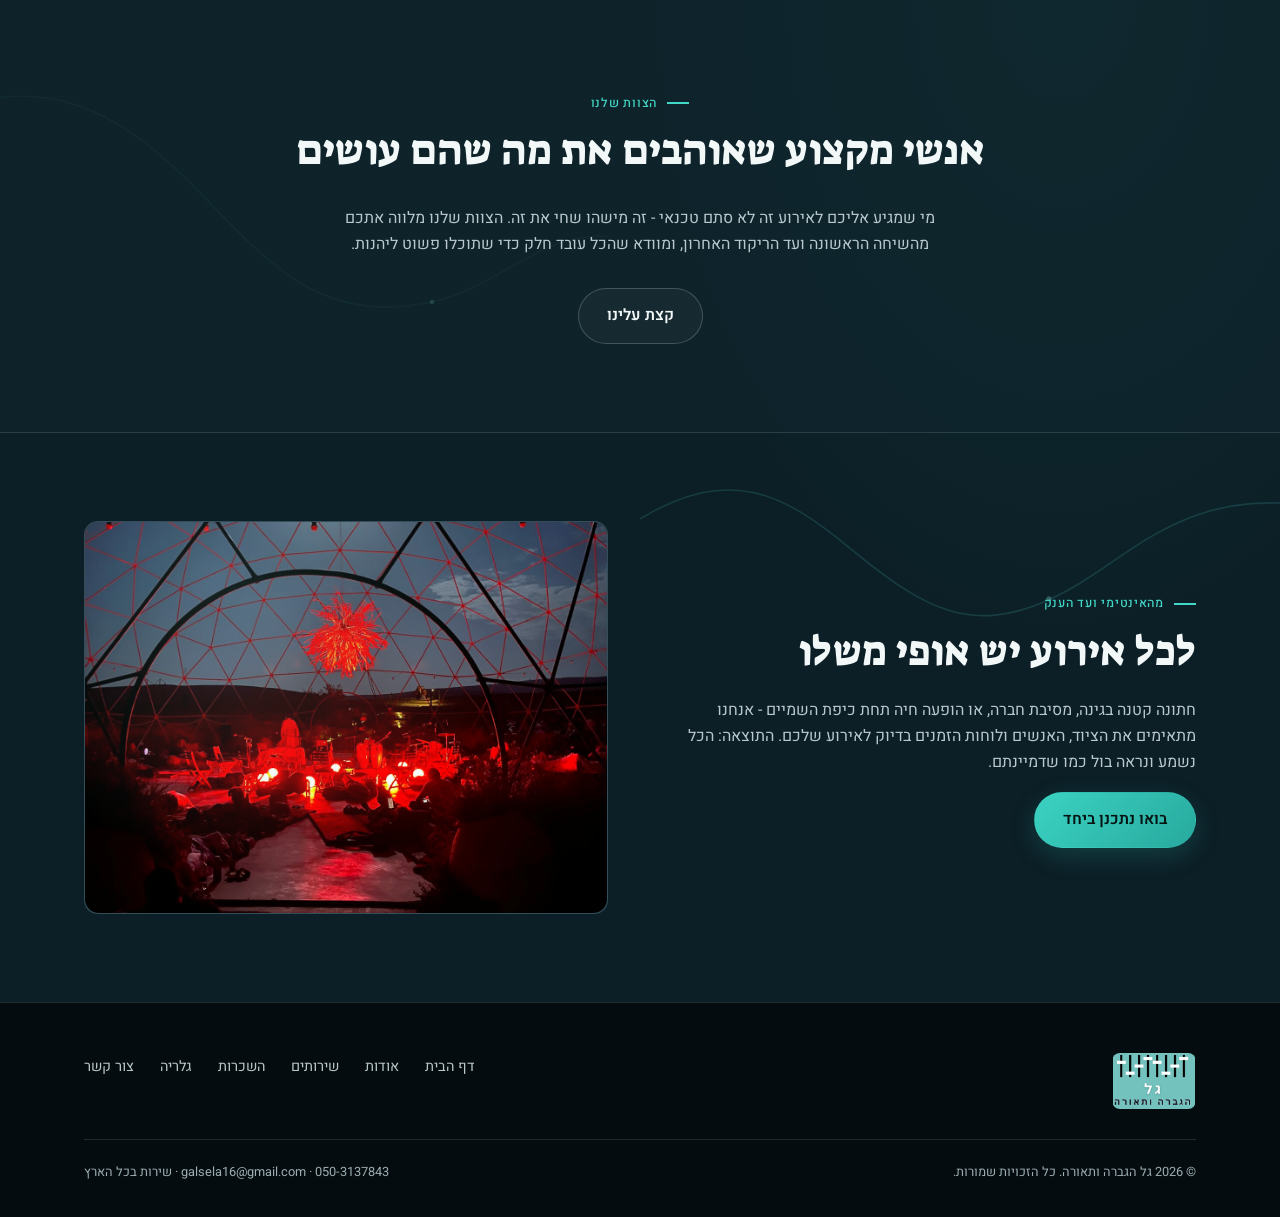
==== commit a976686e: "Refresh asymmetric background styles" ====
--- a/index.html
+++ b/index.html
@@ -8,7 +8,7 @@
 <link rel="preconnect" href="https://fonts.googleapis.com">
 <link rel="preconnect" href="https://fonts.gstatic.com" crossorigin>
 <link href="https://fonts.googleapis.com/css2?family=Suez+One&family=Heebo:wght@300;400;500;600;700;900&display=swap" rel="stylesheet">
-<link rel="stylesheet" href="styles.css?v=soundwave-texture-20261128">
+<link rel="stylesheet" href="styles.css?v=asym-wave-20261128">
 <link rel="canonical" href="https://galsela16.github.io/galsound/">
 <link rel="icon" href="favicon.svg" type="image/svg+xml">
 
--- a/styles.css
+++ b/styles.css
@@ -708,13 +708,12 @@
 main {
   background-color: var(--bg);
   background-image:
-    radial-gradient(ellipse at 14% 12%, rgba(56, 194, 215, 0.11), transparent 36%),
-    radial-gradient(ellipse at 88% 58%, rgba(45, 205, 177, 0.08), transparent 34%),
-    radial-gradient(circle, rgba(196, 250, 245, 0.09) 1px, transparent 1.6px),
-    url("data:image/svg+xml,%3Csvg%20xmlns%3D%22http%3A%2F%2Fwww.w3.org%2F2000%2Fsvg%22%20viewBox%3D%220%200%201440%202200%22%20fill%3D%22none%22%3E%3Cg%20stroke%3D%22%2350D8D0%22%20stroke-width%3D%222%22%20opacity%3D%22.26%22%3E%3Cpath%20d%3D%22M-100%20320C90%20320%2090%20500%20280%20500S470%20320%20660%20320%20850%20500%201040%20500s190-180%20380-180%22%2F%3E%3Cpath%20d%3D%22M-100%20340C90%20340%2090%20520%20280%20520S470%20340%20660%20340%20850%20520%201040%20520s190-180%20380-180%22%20opacity%3D%22.52%22%2F%3E%3Cpath%20d%3D%22M-120%201050c170%200%20170-180%20340-180s170%20180%20340%20180%20170-180%20340-180%20170%20180%20340%20180%22%2F%3E%3Cpath%20d%3D%22M-120%201072c170%200%20170-180%20340-180s170%20180%20340%20180%20170-180%20340-180%20170%20180%20340%20180%22%20opacity%3D%22.5%22%2F%3E%3Cpath%20d%3D%22M-100%201770c190%200%20190%20170%20380%20170s190-170%20380-170%20190%20170%20380%20170%20190-170%20380-170%22%2F%3E%3Cpath%20d%3D%22M-100%201792c190%200%20190%20170%20380%20170s190-170%20380-170%20190%20170%20380%20170%20190-170%20380-170%22%20opacity%3D%22.48%22%2F%3E%3C%2Fg%3E%3Cg%20fill%3D%22%239AF8EE%22%20opacity%3D%22.36%22%3E%3Ccircle%20cx%3D%22280%22%20cy%3D%22510%22%20r%3D%224%22%2F%3E%3Ccircle%20cx%3D%22660%22%20cy%3D%22330%22%20r%3D%224%22%2F%3E%3Ccircle%20cx%3D%22560%22%20cy%3D%221060%22%20r%3D%224%22%2F%3E%3Ccircle%20cx%3D%22900%22%20cy%3D%221778%22%20r%3D%224%22%2F%3E%3C%2Fg%3E%3C%2Fsvg%3E");
-  background-repeat: no-repeat, no-repeat, repeat, no-repeat;
-  background-size: 100% 100%, 100% 100%, 34px 34px, 100% 100%;
-  background-position: center, center, 0 0, center;
+    radial-gradient(ellipse at 17% 14%, rgba(56, 194, 215, 0.10), transparent 37%),
+    radial-gradient(ellipse at 83% 61%, rgba(45, 205, 177, 0.075), transparent 32%),
+    url("data:image/svg+xml,%3Csvg%20xmlns%3D%22http%3A%2F%2Fwww.w3.org%2F2000%2Fsvg%22%20viewBox%3D%220%200%201440%202200%22%20fill%3D%22none%22%3E%3Cg%20stroke%3D%22%2350D8D0%22%20stroke-width%3D%221.8%22%3E%3Cpath%20opacity%3D%22.20%22%20d%3D%22M1000%20110C1120%2070%201280%20160%201490%20105M1020%20126C1134%2090%201300%20178%201505%20122M1054%20144C1168%20112%201320%20195%201510%20143%22%2F%3E%3Cpath%20opacity%3D%22.17%22%20d%3D%22M-90%20690C70%20620%20150%20730%20255%20695C370%20656%20400%20560%20535%20590C635%20612%20664%20724%20780%20745%22%2F%3E%3Cpath%20opacity%3D%22.12%22%20d%3D%22M-70%20718C60%20662%20155%20756%20270%20718C388%20680%20422%20595%20532%20620C625%20642%20675%20755%20788%20780%22%2F%3E%3Cpath%20opacity%3D%22.19%22%20d%3D%22M690%201180C810%201105%20925%201136%201008%201202C1080%201260%201150%201308%201260%201266C1342%201234%201400%201177%201510%201195%22%2F%3E%3Cpath%20opacity%3D%22.11%22%20d%3D%22M-80%201570C48%201510%20138%201565%20214%201642C294%201722%20354%201805%20485%201776C565%201758%20606%201698%20684%201702%22%2F%3E%3Cpath%20opacity%3D%22.16%22%20d%3D%22M720%202020C820%201960%20880%201990%20955%202052C1038%202120%201090%202152%201182%202110C1270%202070%201324%201982%201480%202006%22%2F%3E%3C%2Fg%3E%3Cg%20fill%3D%22%239AF8EE%22%3E%3Ccircle%20cx%3D%22255%22%20cy%3D%22695%22%20r%3D%223%22%20opacity%3D%22.38%22%2F%3E%3Ccircle%20cx%3D%221008%22%20cy%3D%221202%22%20r%3D%224%22%20opacity%3D%22.3%22%2F%3E%3Ccircle%20cx%3D%22486%22%20cy%3D%221776%22%20r%3D%222.5%22%20opacity%3D%22.34%22%2F%3E%3Ccircle%20cx%3D%221180%22%20cy%3D%222110%22%20r%3D%223%22%20opacity%3D%22.28%22%2F%3E%3Ccircle%20cx%3D%22780%22%20cy%3D%22745%22%20r%3D%222%22%20opacity%3D%22.24%22%2F%3E%3C%2Fg%3E%3C%2Fsvg%3E");
+  background-repeat: no-repeat, no-repeat, no-repeat;
+  background-size: 100% 100%, 100% 100%, 100% 100%;
+  background-position: center, center, center;
 }
 .beams { opacity: 0.22; }
 .beam { width: clamp(120px, 15vw, 190px); filter: blur(5px); }
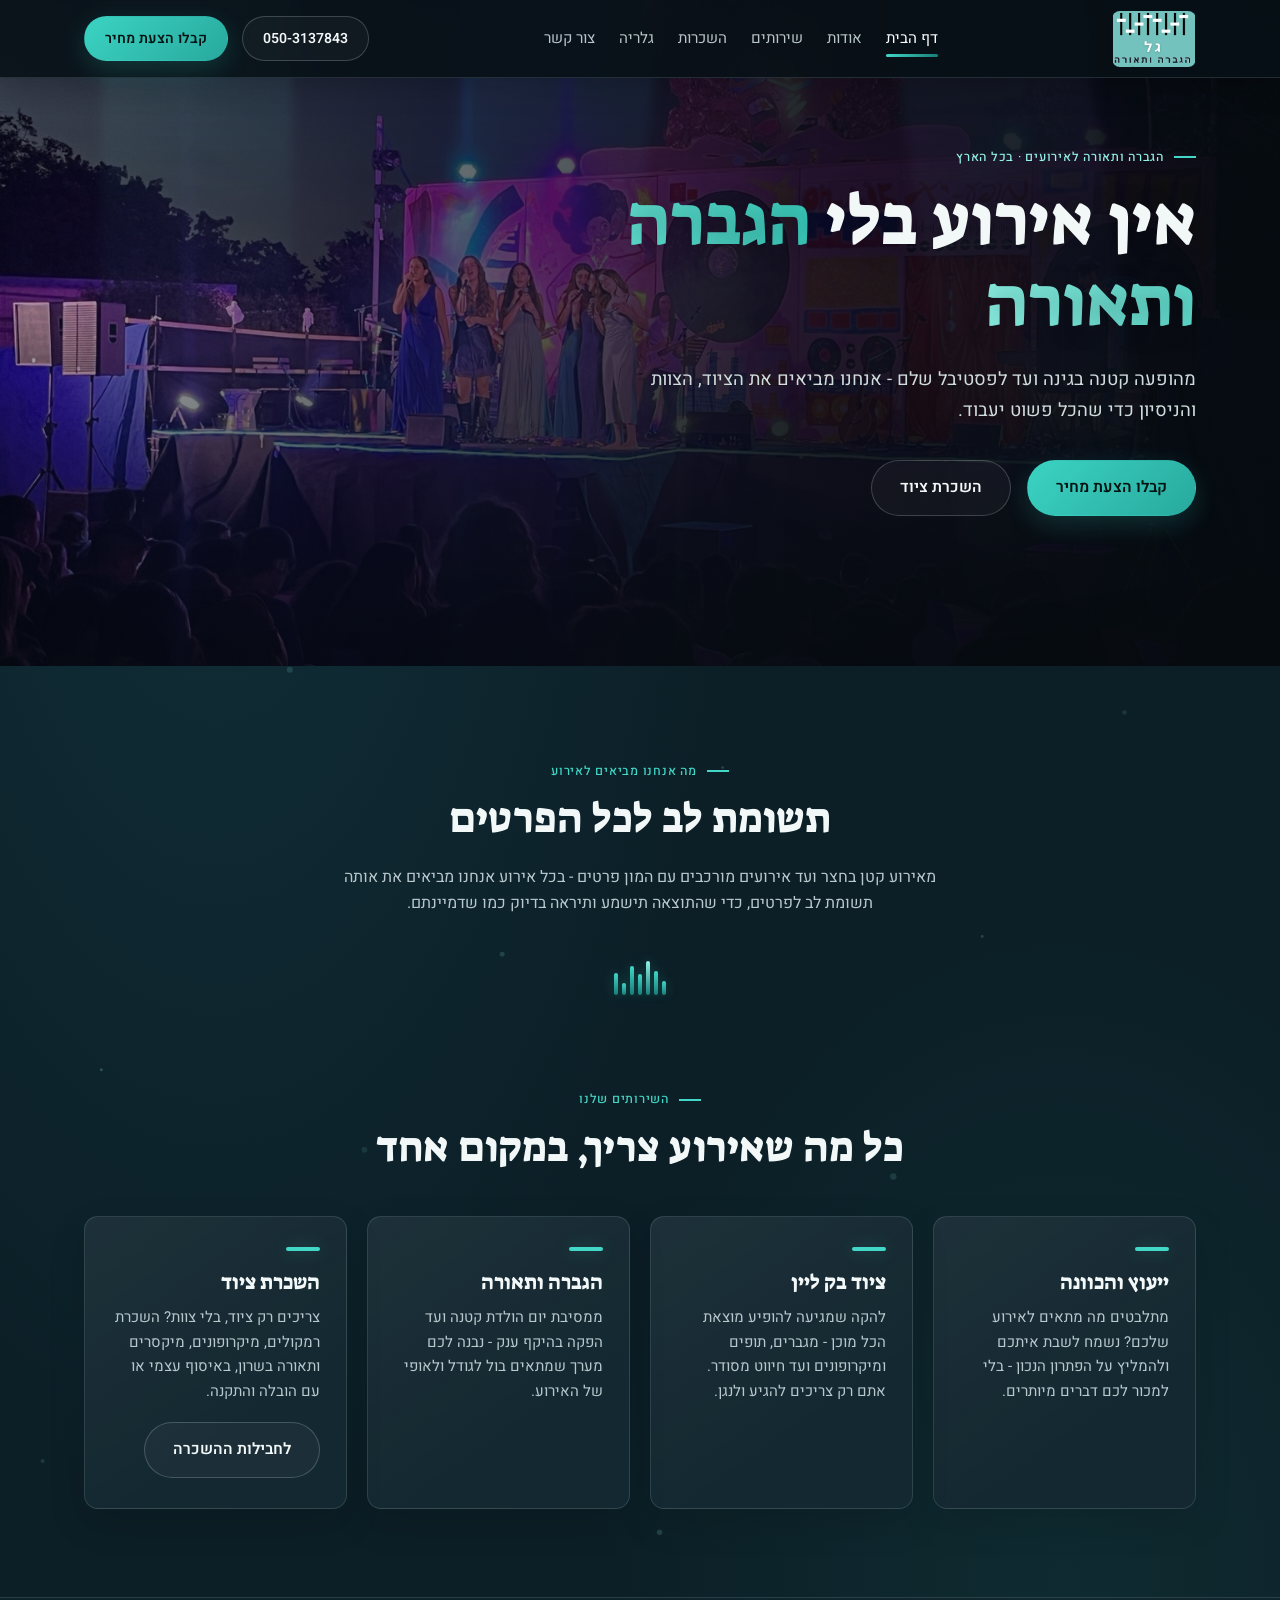
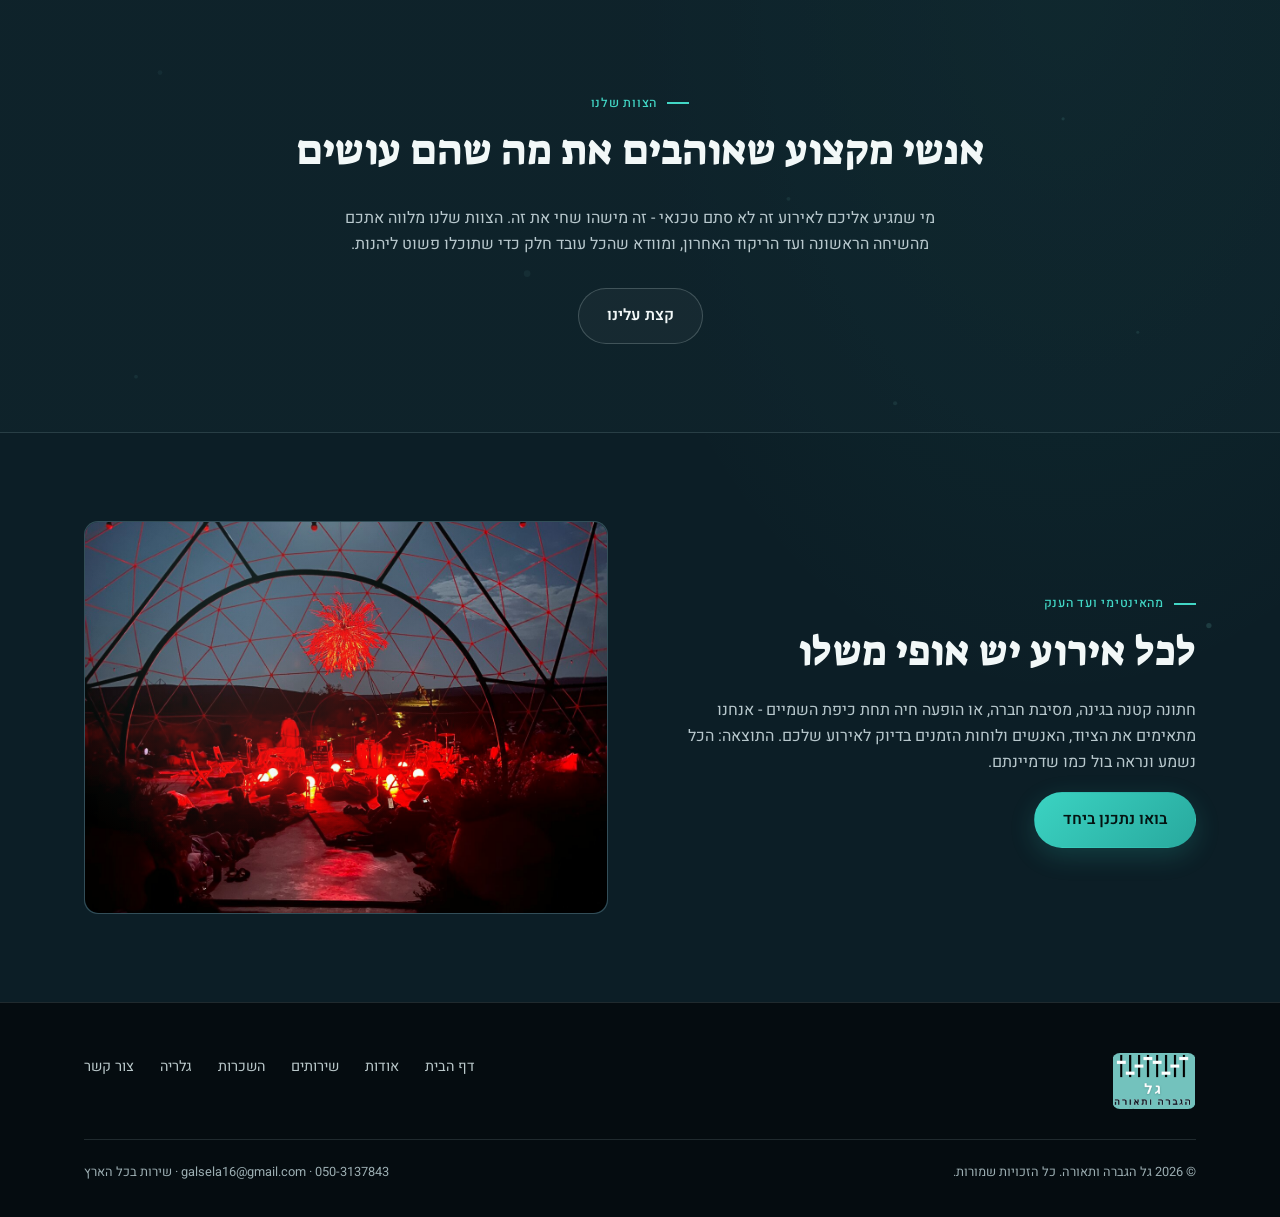
==== commit 1d7ef909: "Refresh scattered light background" ====
--- a/index.html
+++ b/index.html
@@ -8,7 +8,7 @@
 <link rel="preconnect" href="https://fonts.googleapis.com">
 <link rel="preconnect" href="https://fonts.gstatic.com" crossorigin>
 <link href="https://fonts.googleapis.com/css2?family=Suez+One&family=Heebo:wght@300;400;500;600;700;900&display=swap" rel="stylesheet">
-<link rel="stylesheet" href="styles.css?v=asym-wave-20261128">
+<link rel="stylesheet" href="styles.css?v=random-light-dots-20261128">
 <link rel="canonical" href="https://galsela16.github.io/galsound/">
 <link rel="icon" href="favicon.svg" type="image/svg+xml">
 
--- a/styles.css
+++ b/styles.css
@@ -710,7 +710,7 @@
   background-image:
     radial-gradient(ellipse at 17% 14%, rgba(56, 194, 215, 0.10), transparent 37%),
     radial-gradient(ellipse at 83% 61%, rgba(45, 205, 177, 0.075), transparent 32%),
-    url("data:image/svg+xml,%3Csvg%20xmlns%3D%22http%3A%2F%2Fwww.w3.org%2F2000%2Fsvg%22%20viewBox%3D%220%200%201440%202200%22%20fill%3D%22none%22%3E%3Cg%20stroke%3D%22%2350D8D0%22%20stroke-width%3D%221.8%22%3E%3Cpath%20opacity%3D%22.20%22%20d%3D%22M1000%20110C1120%2070%201280%20160%201490%20105M1020%20126C1134%2090%201300%20178%201505%20122M1054%20144C1168%20112%201320%20195%201510%20143%22%2F%3E%3Cpath%20opacity%3D%22.17%22%20d%3D%22M-90%20690C70%20620%20150%20730%20255%20695C370%20656%20400%20560%20535%20590C635%20612%20664%20724%20780%20745%22%2F%3E%3Cpath%20opacity%3D%22.12%22%20d%3D%22M-70%20718C60%20662%20155%20756%20270%20718C388%20680%20422%20595%20532%20620C625%20642%20675%20755%20788%20780%22%2F%3E%3Cpath%20opacity%3D%22.19%22%20d%3D%22M690%201180C810%201105%20925%201136%201008%201202C1080%201260%201150%201308%201260%201266C1342%201234%201400%201177%201510%201195%22%2F%3E%3Cpath%20opacity%3D%22.11%22%20d%3D%22M-80%201570C48%201510%20138%201565%20214%201642C294%201722%20354%201805%20485%201776C565%201758%20606%201698%20684%201702%22%2F%3E%3Cpath%20opacity%3D%22.16%22%20d%3D%22M720%202020C820%201960%20880%201990%20955%202052C1038%202120%201090%202152%201182%202110C1270%202070%201324%201982%201480%202006%22%2F%3E%3C%2Fg%3E%3Cg%20fill%3D%22%239AF8EE%22%3E%3Ccircle%20cx%3D%22255%22%20cy%3D%22695%22%20r%3D%223%22%20opacity%3D%22.38%22%2F%3E%3Ccircle%20cx%3D%221008%22%20cy%3D%221202%22%20r%3D%224%22%20opacity%3D%22.3%22%2F%3E%3Ccircle%20cx%3D%22486%22%20cy%3D%221776%22%20r%3D%222.5%22%20opacity%3D%22.34%22%2F%3E%3Ccircle%20cx%3D%221180%22%20cy%3D%222110%22%20r%3D%223%22%20opacity%3D%22.28%22%2F%3E%3Ccircle%20cx%3D%22780%22%20cy%3D%22745%22%20r%3D%222%22%20opacity%3D%22.24%22%2F%3E%3C%2Fg%3E%3C%2Fsvg%3E");
+    url("data:image/svg+xml,%3Csvg%20xmlns%3D%22http%3A%2F%2Fwww.w3.org%2F2000%2Fsvg%22%20viewBox%3D%220%200%201440%202200%22%20fill%3D%22none%22%3E%3Cg%20fill%3D%22%238AF0E3%22%3E%3Ccircle%20cx%3D%22106%22%20cy%3D%22142%22%20r%3D%222.2%22%20opacity%3D%22.18%22%2F%3E%3Ccircle%20cx%3D%22326%22%20cy%3D%22390%22%20r%3D%223.4%22%20opacity%3D%22.15%22%2F%3E%3Ccircle%20cx%3D%22870%22%20cy%3D%22250%22%20r%3D%221.8%22%20opacity%3D%22.22%22%2F%3E%3Ccircle%20cx%3D%221265%22%20cy%3D%22438%22%20r%3D%222.6%22%20opacity%3D%22.12%22%2F%3E%3Ccircle%20cx%3D%22565%22%20cy%3D%22710%22%20r%3D%222.8%22%20opacity%3D%22.16%22%2F%3E%3Ccircle%20cx%3D%22114%22%20cy%3D%22840%22%20r%3D%221.7%22%20opacity%3D%22.24%22%2F%3E%3Ccircle%20cx%3D%221005%22%20cy%3D%22960%22%20r%3D%223.6%22%20opacity%3D%22.13%22%2F%3E%3Ccircle%20cx%3D%221322%22%20cy%3D%221115%22%20r%3D%222.1%22%20opacity%3D%22.2%22%2F%3E%3Ccircle%20cx%3D%22431%22%20cy%3D%221190%22%20r%3D%222%22%20opacity%3D%22.14%22%2F%3E%3Ccircle%20cx%3D%22742%22%20cy%3D%221360%22%20r%3D%223.1%22%20opacity%3D%22.17%22%2F%3E%3Ccircle%20cx%3D%22180%22%20cy%3D%221518%22%20r%3D%222.7%22%20opacity%3D%22.12%22%2F%3E%3Ccircle%20cx%3D%221196%22%20cy%3D%221570%22%20r%3D%221.8%22%20opacity%3D%22.25%22%2F%3E%3Ccircle%20cx%3D%22593%22%20cy%3D%221744%22%20r%3D%223.8%22%20opacity%3D%22.13%22%2F%3E%3Ccircle%20cx%3D%221007%22%20cy%3D%221890%22%20r%3D%222.3%22%20opacity%3D%22.2%22%2F%3E%3Ccircle%20cx%3D%22274%22%20cy%3D%222050%22%20r%3D%221.9%22%20opacity%3D%22.16%22%2F%3E%3Ccircle%20cx%3D%221360%22%20cy%3D%222140%22%20r%3D%223%22%20opacity%3D%22.14%22%2F%3E%3Ccircle%20cx%3D%22813%22%20cy%3D%22500%22%20r%3D%221.5%22%20opacity%3D%22.2%22%2F%3E%3Ccircle%20cx%3D%2248%22%20cy%3D%221280%22%20r%3D%222.4%22%20opacity%3D%22.13%22%2F%3E%3Ccircle%20cx%3D%221105%22%20cy%3D%22690%22%20r%3D%221.6%22%20opacity%3D%22.19%22%2F%3E%3Ccircle%20cx%3D%22410%22%20cy%3D%22930%22%20r%3D%223.3%22%20opacity%3D%22.11%22%2F%3E%3Ccircle%20cx%3D%22887%22%20cy%3D%221660%22%20r%3D%222.2%22%20opacity%3D%22.18%22%2F%3E%3Ccircle%20cx%3D%221280%22%20cy%3D%221810%22%20r%3D%221.7%22%20opacity%3D%22.22%22%2F%3E%3Ccircle%20cx%3D%22660%22%20cy%3D%22212%22%20r%3D%222.5%22%20opacity%3D%22.12%22%2F%3E%3Ccircle%20cx%3D%22153%22%20cy%3D%221860%22%20r%3D%222.1%22%20opacity%3D%22.17%22%2F%3E%3C%2Fg%3E%3C%2Fsvg%3E");
   background-repeat: no-repeat, no-repeat, no-repeat;
   background-size: 100% 100%, 100% 100%, 100% 100%;
   background-position: center, center, center;
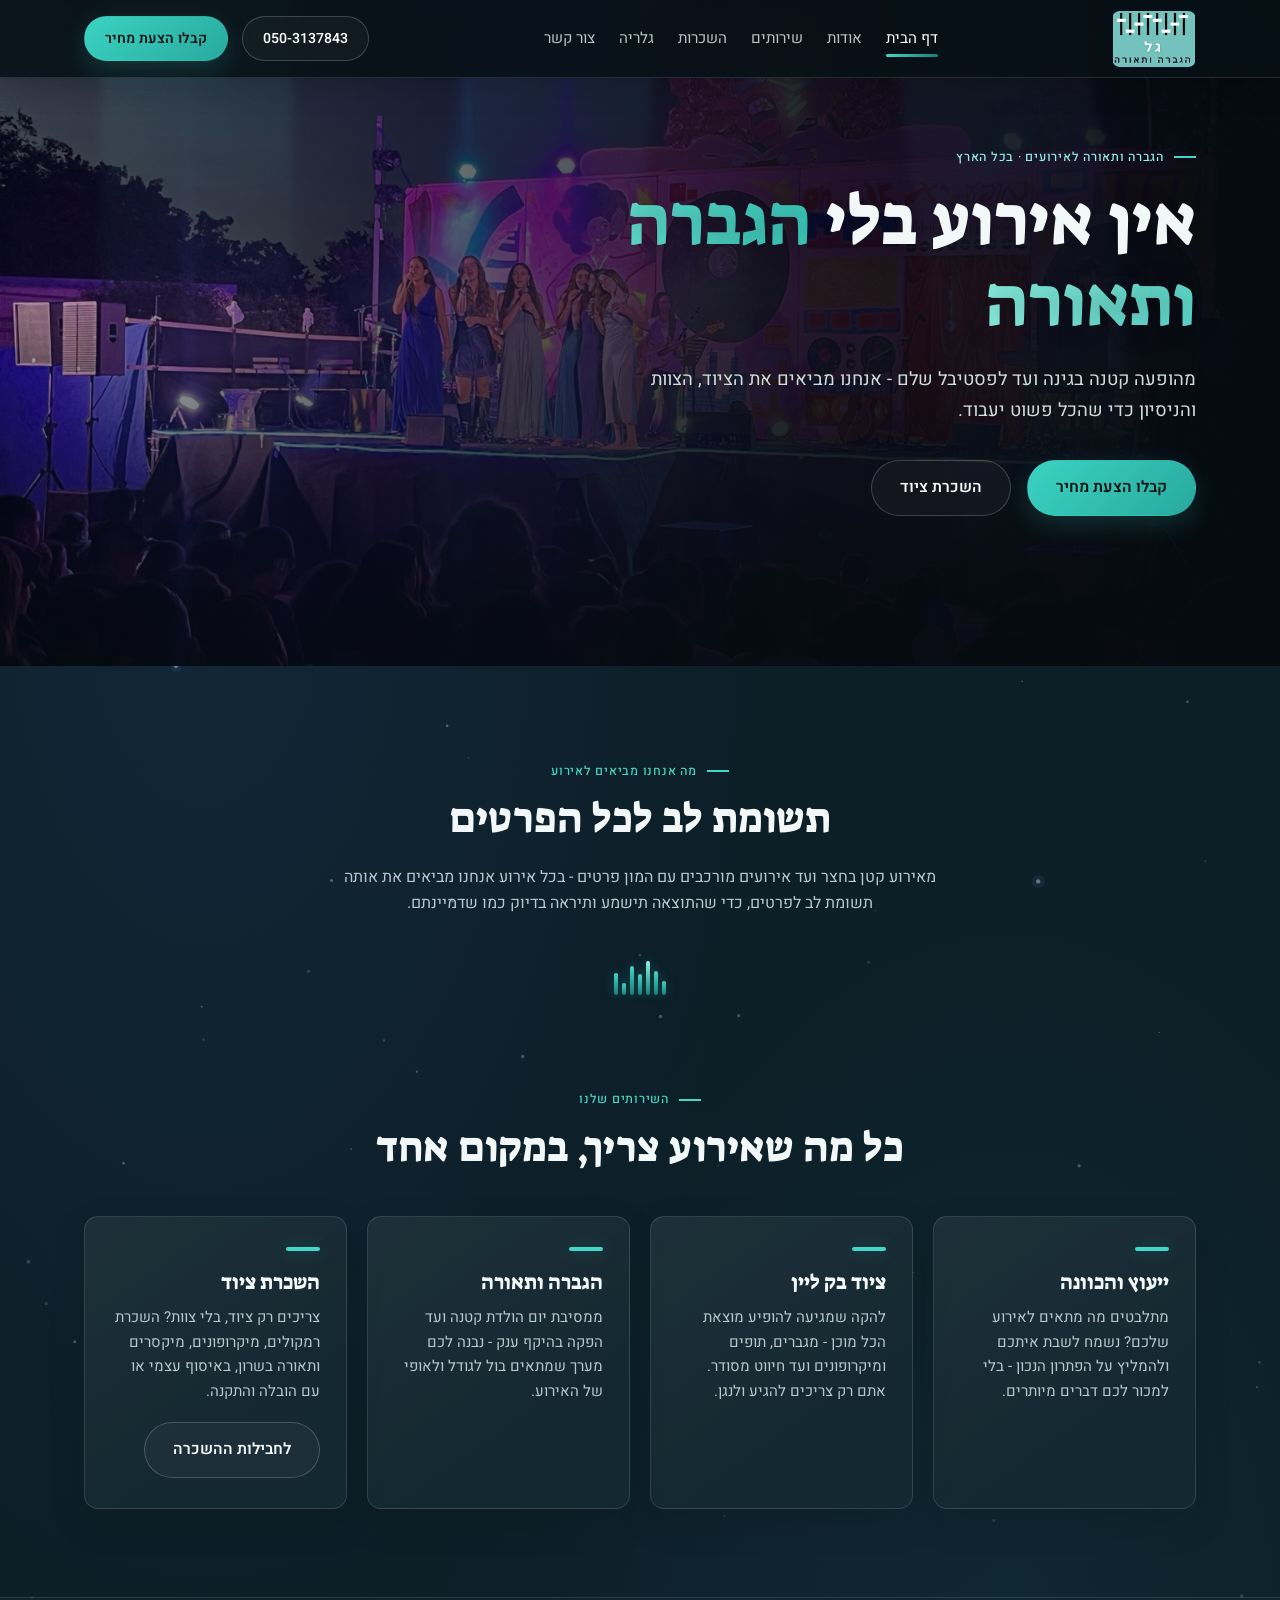
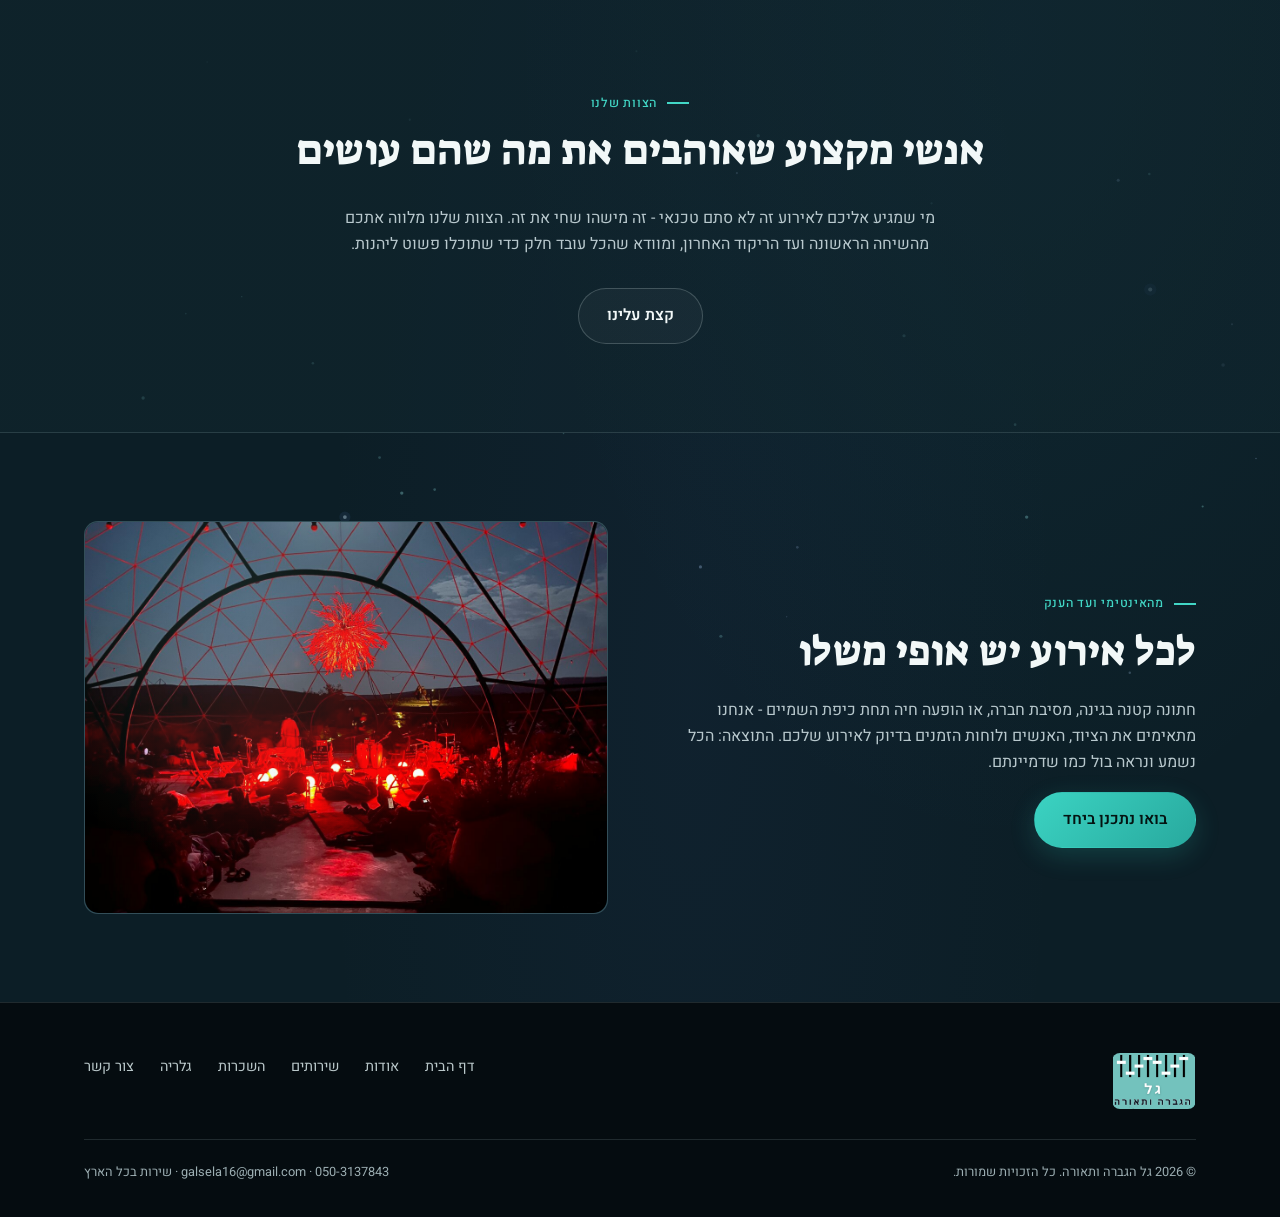
==== commit 988cc338: "Refresh soft night-sky styles" ====
--- a/index.html
+++ b/index.html
@@ -8,7 +8,7 @@
 <link rel="preconnect" href="https://fonts.googleapis.com">
 <link rel="preconnect" href="https://fonts.gstatic.com" crossorigin>
 <link href="https://fonts.googleapis.com/css2?family=Suez+One&family=Heebo:wght@300;400;500;600;700;900&display=swap" rel="stylesheet">
-<link rel="stylesheet" href="styles.css?v=random-light-dots-20261128">
+<link rel="stylesheet" href="styles.css?v=soft-starry-sky-20261128">
 <link rel="canonical" href="https://galsela16.github.io/galsound/">
 <link rel="icon" href="favicon.svg" type="image/svg+xml">
 
--- a/styles.css
+++ b/styles.css
@@ -708,12 +708,19 @@
 main {
   background-color: var(--bg);
   background-image:
-    radial-gradient(ellipse at 17% 14%, rgba(56, 194, 215, 0.10), transparent 37%),
-    radial-gradient(ellipse at 83% 61%, rgba(45, 205, 177, 0.075), transparent 32%),
-    url("data:image/svg+xml,%3Csvg%20xmlns%3D%22http%3A%2F%2Fwww.w3.org%2F2000%2Fsvg%22%20viewBox%3D%220%200%201440%202200%22%20fill%3D%22none%22%3E%3Cg%20fill%3D%22%238AF0E3%22%3E%3Ccircle%20cx%3D%22106%22%20cy%3D%22142%22%20r%3D%222.2%22%20opacity%3D%22.18%22%2F%3E%3Ccircle%20cx%3D%22326%22%20cy%3D%22390%22%20r%3D%223.4%22%20opacity%3D%22.15%22%2F%3E%3Ccircle%20cx%3D%22870%22%20cy%3D%22250%22%20r%3D%221.8%22%20opacity%3D%22.22%22%2F%3E%3Ccircle%20cx%3D%221265%22%20cy%3D%22438%22%20r%3D%222.6%22%20opacity%3D%22.12%22%2F%3E%3Ccircle%20cx%3D%22565%22%20cy%3D%22710%22%20r%3D%222.8%22%20opacity%3D%22.16%22%2F%3E%3Ccircle%20cx%3D%22114%22%20cy%3D%22840%22%20r%3D%221.7%22%20opacity%3D%22.24%22%2F%3E%3Ccircle%20cx%3D%221005%22%20cy%3D%22960%22%20r%3D%223.6%22%20opacity%3D%22.13%22%2F%3E%3Ccircle%20cx%3D%221322%22%20cy%3D%221115%22%20r%3D%222.1%22%20opacity%3D%22.2%22%2F%3E%3Ccircle%20cx%3D%22431%22%20cy%3D%221190%22%20r%3D%222%22%20opacity%3D%22.14%22%2F%3E%3Ccircle%20cx%3D%22742%22%20cy%3D%221360%22%20r%3D%223.1%22%20opacity%3D%22.17%22%2F%3E%3Ccircle%20cx%3D%22180%22%20cy%3D%221518%22%20r%3D%222.7%22%20opacity%3D%22.12%22%2F%3E%3Ccircle%20cx%3D%221196%22%20cy%3D%221570%22%20r%3D%221.8%22%20opacity%3D%22.25%22%2F%3E%3Ccircle%20cx%3D%22593%22%20cy%3D%221744%22%20r%3D%223.8%22%20opacity%3D%22.13%22%2F%3E%3Ccircle%20cx%3D%221007%22%20cy%3D%221890%22%20r%3D%222.3%22%20opacity%3D%22.2%22%2F%3E%3Ccircle%20cx%3D%22274%22%20cy%3D%222050%22%20r%3D%221.9%22%20opacity%3D%22.16%22%2F%3E%3Ccircle%20cx%3D%221360%22%20cy%3D%222140%22%20r%3D%223%22%20opacity%3D%22.14%22%2F%3E%3Ccircle%20cx%3D%22813%22%20cy%3D%22500%22%20r%3D%221.5%22%20opacity%3D%22.2%22%2F%3E%3Ccircle%20cx%3D%2248%22%20cy%3D%221280%22%20r%3D%222.4%22%20opacity%3D%22.13%22%2F%3E%3Ccircle%20cx%3D%221105%22%20cy%3D%22690%22%20r%3D%221.6%22%20opacity%3D%22.19%22%2F%3E%3Ccircle%20cx%3D%22410%22%20cy%3D%22930%22%20r%3D%223.3%22%20opacity%3D%22.11%22%2F%3E%3Ccircle%20cx%3D%22887%22%20cy%3D%221660%22%20r%3D%222.2%22%20opacity%3D%22.18%22%2F%3E%3Ccircle%20cx%3D%221280%22%20cy%3D%221810%22%20r%3D%221.7%22%20opacity%3D%22.22%22%2F%3E%3Ccircle%20cx%3D%22660%22%20cy%3D%22212%22%20r%3D%222.5%22%20opacity%3D%22.12%22%2F%3E%3Ccircle%20cx%3D%22153%22%20cy%3D%221860%22%20r%3D%222.1%22%20opacity%3D%22.17%22%2F%3E%3C%2Fg%3E%3C%2Fsvg%3E");
-  background-repeat: no-repeat, no-repeat, no-repeat;
-  background-size: 100% 100%, 100% 100%, 100% 100%;
-  background-position: center, center, center;
+    radial-gradient(ellipse at 16% 22%, rgba(65, 116, 204, 0.105), transparent 38%),
+    radial-gradient(ellipse at 79% 63%, rgba(55, 155, 190, 0.075), transparent 35%),
+    radial-gradient(ellipse at 54% 88%, rgba(79, 91, 185, 0.055), transparent 38%),
+    url("data:image/svg+xml,%3Csvg%20xmlns%3D%22http%3A%2F%2Fwww.w3.org%2F2000%2Fsvg%22%20viewBox%3D%220%200%201440%202200%22%20fill%3D%22none%22%3E%3Ccircle%20cx%3D%22831%22%20cy%3D%22779%22%20r%3D%221.8%22%20fill%3D%22%239af0ee%22%20opacity%3D%220.28%22%2F%3E%3Ccircle%20cx%3D%221397%22%20cy%3D%221432%22%20r%3D%222.0%22%20fill%3D%22%23b9d7ff%22%20opacity%3D%220.20%22%2F%3E%3Ccircle%20cx%3D%22432%22%20cy%3D%22807%22%20r%3D%221.3%22%20fill%3D%22%239af0ee%22%20opacity%3D%220.21%22%2F%3E%3Ccircle%20cx%3D%22853%22%20cy%3D%221589%22%20r%3D%221.9%22%20fill%3D%22%239af0ee%22%20opacity%3D%220.26%22%2F%3E%3Ccircle%20cx%3D%2236%22%20cy%3D%221434%22%20r%3D%221.8%22%20fill%3D%22%239af0ee%22%20opacity%3D%220.19%22%2F%3E%3Ccircle%20cx%3D%22675%22%20cy%3D%22368%22%20r%3D%220.8%22%20fill%3D%22%23b9d7ff%22%20opacity%3D%220.17%22%2F%3E%3Ccircle%20cx%3D%22315%22%20cy%3D%222115%22%20r%3D%221.3%22%20fill%3D%22%23b9d7ff%22%20opacity%3D%220.18%22%2F%3E%3Ccircle%20cx%3D%22490%22%20cy%3D%2220%22%20r%3D%221.1%22%20fill%3D%22%239af0ee%22%20opacity%3D%220.24%22%2F%3E%3Ccircle%20cx%3D%22461%22%20cy%3D%221571%22%20r%3D%221.3%22%20fill%3D%22%239af0ee%22%20opacity%3D%220.15%22%2F%3E%3Ccircle%20cx%3D%221417%22%20cy%3D%221169%22%20r%3D%221.1%22%20fill%3D%22%23b9d7ff%22%20opacity%3D%220.36%22%2F%3E%3Ccircle%20cx%3D%22469%22%20cy%3D%22842%22%20r%3D%221.3%22%20fill%3D%22%239af0ee%22%20opacity%3D%220.32%22%2F%3E%3Ccircle%20cx%3D%22395%22%20cy%3D%22929%22%20r%3D%221.2%22%20fill%3D%22%23b9d7ff%22%20opacity%3D%220.23%22%2F%3E%3Ccircle%20cx%3D%221020%22%20cy%3D%221269%22%20r%3D%220.9%22%20fill%3D%22%239af0ee%22%20opacity%3D%220.22%22%2F%3E%3Ccircle%20cx%3D%22452%22%20cy%3D%221991%22%20r%3D%221.9%22%20fill%3D%22%239af0ee%22%20opacity%3D%220.32%22%2F%3E%3Ccircle%20cx%3D%221304%22%20cy%3D%22798%22%20r%3D%220.8%22%20fill%3D%22%239af0ee%22%20opacity%3D%220.31%22%2F%3E%3Ccircle%20cx%3D%22272%22%20cy%3D%221770%22%20r%3D%220.7%22%20fill%3D%22%239af0ee%22%20opacity%3D%220.36%22%2F%3E%3Ccircle%20cx%3D%22720%22%20cy%3D%22711%22%20r%3D%221.6%22%20fill%3D%22%23b9d7ff%22%20opacity%3D%220.22%22%2F%3E%3Ccircle%20cx%3D%221048%22%20cy%3D%221665%22%20r%3D%221.3%22%20fill%3D%22%239af0ee%22%20opacity%3D%220.17%22%2F%3E%3Ccircle%20cx%3D%22463%22%20cy%3D%221618%22%20r%3D%220.8%22%20fill%3D%22%23b9d7ff%22%20opacity%3D%220.31%22%2F%3E%3Ccircle%20cx%3D%22811%22%20cy%3D%222152%22%20r%3D%221.8%22%20fill%3D%22%239af0ee%22%20opacity%3D%220.22%22%2F%3E%3Ccircle%20cx%3D%22481%22%20cy%3D%22285%22%20r%3D%221.8%22%20fill%3D%22%239af0ee%22%20opacity%3D%220.19%22%2F%3E%3Ccircle%20cx%3D%221155%22%20cy%3D%222018%22%20r%3D%221.9%22%20fill%3D%22%239af0ee%22%20opacity%3D%220.30%22%2F%3E%3Ccircle%20cx%3D%22266%22%20cy%3D%222133%22%20r%3D%221.8%22%20fill%3D%22%23b9d7ff%22%20opacity%3D%220.31%22%2F%3E%3Ccircle%20cx%3D%22516%22%20cy%3D%22166%22%20r%3D%221.2%22%20fill%3D%22%239af0ee%22%20opacity%3D%220.26%22%2F%3E%3Ccircle%20cx%3D%221356%22%20cy%3D%22605%22%20r%3D%221.0%22%20fill%3D%22%23b9d7ff%22%20opacity%3D%220.20%22%2F%3E%3Ccircle%20cx%3D%22691%22%20cy%3D%22212%22%20r%3D%220.8%22%20fill%3D%22%239af0ee%22%20opacity%3D%220.20%22%2F%3E%3Ccircle%20cx%3D%22985%22%20cy%3D%22661%22%20r%3D%221.2%22%20fill%3D%22%23b9d7ff%22%20opacity%3D%220.14%22%2F%3E%3Ccircle%20cx%3D%221150%22%20cy%3D%22403%22%20r%3D%221.0%22%20fill%3D%22%23b9d7ff%22%20opacity%3D%220.27%22%2F%3E%3Ccircle%20cx%3D%22788%22%20cy%3D%222074%22%20r%3D%221.8%22%20fill%3D%22%23b9d7ff%22%20opacity%3D%220.31%22%2F%3E%3Ccircle%20cx%3D%22634%22%20cy%3D%221924%22%20r%3D%220.9%22%20fill%3D%22%239af0ee%22%20opacity%3D%220.21%22%2F%3E%3Ccircle%20cx%3D%22489%22%20cy%3D%221987%22%20r%3D%221.5%22%20fill%3D%22%239af0ee%22%20opacity%3D%220.26%22%2F%3E%3Ccircle%20cx%3D%221214%22%20cy%3D%22948%22%20r%3D%221.8%22%20fill%3D%22%23b9d7ff%22%20opacity%3D%220.33%22%2F%3E%3Ccircle%20cx%3D%22427%22%20cy%3D%221951%22%20r%3D%221.6%22%20fill%3D%22%239af0ee%22%20opacity%3D%220.20%22%2F%3E%3Ccircle%20cx%3D%22139%22%20cy%3D%22945%22%20r%3D%221.4%22%20fill%3D%22%23b9d7ff%22%20opacity%3D%220.36%22%2F%3E%3Ccircle%20cx%3D%221017%22%20cy%3D%221814%22%20r%3D%221.8%22%20fill%3D%22%239af0ee%22%20opacity%3D%220.27%22%2F%3E%3Ccircle%20cx%3D%22432%22%20cy%3D%222039%22%20r%3D%220.7%22%20fill%3D%22%239af0ee%22%20opacity%3D%220.35%22%2F%3E%3Ccircle%20cx%3D%22509%22%20cy%3D%22650%22%20r%3D%221.9%22%20fill%3D%22%23b9d7ff%22%20opacity%3D%220.36%22%2F%3E%3Ccircle%20cx%3D%221169%22%20cy%3D%221147%22%20r%3D%221.7%22%20fill%3D%22%23b9d7ff%22%20opacity%3D%220.14%22%2F%3E%3Ccircle%20cx%3D%221118%22%20cy%3D%221347%22%20r%3D%221.9%22%20fill%3D%22%239af0ee%22%20opacity%3D%220.14%22%2F%3E%3Ccircle%20cx%3D%221123%22%20cy%3D%22376%22%20r%3D%221.5%22%20fill%3D%22%239af0ee%22%20opacity%3D%220.18%22%2F%3E%3Ccircle%20cx%3D%22808%22%20cy%3D%22948%22%20r%3D%220.9%22%20fill%3D%22%23b9d7ff%22%20opacity%3D%220.24%22%2F%3E%3Ccircle%20cx%3D%22213%22%20cy%3D%221094%22%20r%3D%221.3%22%20fill%3D%22%239af0ee%22%20opacity%3D%220.16%22%2F%3E%3Ccircle%20cx%3D%22161%22%20cy%3D%221884%22%20r%3D%221.9%22%20fill%3D%22%239af0ee%22%20opacity%3D%220.32%22%2F%3E%3Ccircle%20cx%3D%221376%22%20cy%3D%221847%22%20r%3D%222.0%22%20fill%3D%22%23b9d7ff%22%20opacity%3D%220.19%22%2F%3E%3Ccircle%20cx%3D%221142%22%20cy%3D%221914%22%20r%3D%221.5%22%20fill%3D%22%239af0ee%22%20opacity%3D%220.33%22%2F%3E%3Ccircle%20cx%3D%22347%22%20cy%3D%22729%22%20r%3D%222.0%22%20fill%3D%22%239af0ee%22%20opacity%3D%220.17%22%2F%3E%3Ccircle%20cx%3D%221388%22%20cy%3D%22193%22%20r%3D%221.5%22%20fill%3D%22%23b9d7ff%22%20opacity%3D%220.28%22%2F%3E%3Ccircle%20cx%3D%221174%22%20cy%3D%22191%22%20r%3D%221.2%22%20fill%3D%22%23b9d7ff%22%20opacity%3D%220.23%22%2F%3E%3Ccircle%20cx%3D%22586%22%20cy%3D%22935%22%20r%3D%220.8%22%20fill%3D%22%239af0ee%22%20opacity%3D%220.32%22%2F%3E%3Ccircle%20cx%3D%22885%22%20cy%3D%222130%22%20r%3D%220.8%22%20fill%3D%22%23b9d7ff%22%20opacity%3D%220.17%22%2F%3E%3Ccircle%20cx%3D%221293%22%20cy%3D%221632%22%20r%3D%221.4%22%20fill%3D%22%239af0ee%22%20opacity%3D%220.27%22%2F%3E%3Ccircle%20cx%3D%221258%22%20cy%3D%221639%22%20r%3D%221.7%22%20fill%3D%22%23b9d7ff%22%20opacity%3D%220.31%22%2F%3E%3Ccircle%20cx%3D%22610%22%20cy%3D%22166%22%20r%3D%221.7%22%20fill%3D%22%239af0ee%22%20opacity%3D%220.28%22%2F%3E%3Ccircle%20cx%3D%2232%22%20cy%3D%221056%22%20r%3D%222.0%22%20fill%3D%22%23b9d7ff%22%20opacity%3D%220.21%22%2F%3E%3Ccircle%20cx%3D%22991%22%20cy%3D%22303%22%20r%3D%221.5%22%20fill%3D%22%23b9d7ff%22%20opacity%3D%220.26%22%2F%3E%3Ccircle%20cx%3D%22778%22%20cy%3D%22157%22%20r%3D%220.8%22%20fill%3D%22%239af0ee%22%20opacity%3D%220.23%22%2F%3E%3Ccircle%20cx%3D%22468%22%20cy%3D%221067%22%20r%3D%221.1%22%20fill%3D%22%23b9d7ff%22%20opacity%3D%220.23%22%2F%3E%3Ccircle%20cx%3D%22209%22%20cy%3D%221789%22%20r%3D%221.0%22%20fill%3D%22%239af0ee%22%20opacity%3D%220.21%22%2F%3E%3Ccircle%20cx%3D%22716%22%20cy%3D%221494%22%20r%3D%221.1%22%20fill%3D%22%239af0ee%22%20opacity%3D%220.15%22%2F%3E%3Ccircle%20cx%3D%22137%22%20cy%3D%222045%22%20r%3D%221.5%22%20fill%3D%22%239af0ee%22%20opacity%3D%220.31%22%2F%3E%3Ccircle%20cx%3D%22897%22%20cy%3D%222052%22%20r%3D%221.5%22%20fill%3D%22%23b9d7ff%22%20opacity%3D%220.19%22%2F%3E%3Ccircle%20cx%3D%22304%22%20cy%3D%22277%22%20r%3D%220.9%22%20fill%3D%22%23b9d7ff%22%20opacity%3D%220.15%22%2F%3E%3Ccircle%20cx%3D%22882%22%20cy%3D%221594%22%20r%3D%220.8%22%20fill%3D%22%239af0ee%22%20opacity%3D%220.19%22%2F%3E%3Ccircle%20cx%3D%221414%22%20cy%3D%221197%22%20r%3D%221.3%22%20fill%3D%22%23b9d7ff%22%20opacity%3D%220.20%22%2F%3E%3Ccircle%20cx%3D%22829%22%20cy%3D%221631%22%20r%3D%221.2%22%20fill%3D%22%23b9d7ff%22%20opacity%3D%220.34%22%2F%3E%3Ccircle%20cx%3D%221271%22%20cy%3D%222193%22%20r%3D%221.4%22%20fill%3D%22%23b9d7ff%22%20opacity%3D%220.23%22%2F%3E%3Ccircle%20cx%3D%22352%22%20cy%3D%221845%22%20r%3D%221.4%22%20fill%3D%22%239af0ee%22%20opacity%3D%220.28%22%2F%3E%3Ccircle%20cx%3D%22527%22%20cy%3D%22489%22%20r%3D%220.8%22%20fill%3D%22%239af0ee%22%20opacity%3D%220.23%22%2F%3E%3Ccircle%20cx%3D%221006%22%20cy%3D%221147%22%20r%3D%221.4%22%20fill%3D%22%23b9d7ff%22%20opacity%3D%220.13%22%2F%3E%3Ccircle%20cx%3D%221405%22%20cy%3D%2218%22%20r%3D%221.5%22%20fill%3D%22%239af0ee%22%20opacity%3D%220.32%22%2F%3E%3Ccircle%20cx%3D%22229%22%20cy%3D%22806%22%20r%3D%221.7%22%20fill%3D%22%23b9d7ff%22%20opacity%3D%220.13%22%2F%3E%3Ccircle%20cx%3D%22233%22%20cy%3D%221506%22%20r%3D%220.8%22%20fill%3D%22%239af0ee%22%20opacity%3D%220.14%22%2F%3E%3Ccircle%20cx%3D%221386%22%20cy%3D%221801%22%20r%3D%221.2%22%20fill%3D%22%23b9d7ff%22%20opacity%3D%220.23%22%2F%3E%3Ccircle%20cx%3D%221218%22%20cy%3D%221054%22%20r%3D%221.0%22%20fill%3D%22%23b9d7ff%22%20opacity%3D%220.37%22%2F%3E%3Ccircle%20cx%3D%22234%22%20cy%3D%221199%22%20r%3D%221.1%22%20fill%3D%22%23b9d7ff%22%20opacity%3D%220.23%22%2F%3E%3Ccircle%20cx%3D%221413%22%20cy%3D%221952%22%20r%3D%220.8%22%20fill%3D%22%23b9d7ff%22%20opacity%3D%220.29%22%2F%3E%3Ccircle%20cx%3D%221170%22%20cy%3D%222175%22%20r%3D%221.8%22%20fill%3D%22%239af0ee%22%20opacity%3D%220.18%22%2F%3E%3Ccircle%20cx%3D%22743%22%20cy%3D%22780%22%20r%3D%222.0%22%20fill%3D%22%23b9d7ff%22%20opacity%3D%220.31%22%2F%3E%3Ccircle%20cx%3D%221001%22%20cy%3D%221317%22%20r%3D%220.9%22%20fill%3D%22%239af0ee%22%20opacity%3D%220.13%22%2F%3E%3Ccircle%20cx%3D%221027%22%20cy%3D%221068%22%20r%3D%220.9%22%20fill%3D%22%239af0ee%22%20opacity%3D%220.36%22%2F%3E%3Ccircle%20cx%3D%22588%22%20cy%3D%22825%22%20r%3D%221.9%22%20fill%3D%22%23b9d7ff%22%20opacity%3D%220.30%22%2F%3E%3Ccircle%20cx%3D%221265%22%20cy%3D%221162%22%20r%3D%220.9%22%20fill%3D%22%23b9d7ff%22%20opacity%3D%220.28%22%2F%3E%3Ccircle%20cx%3D%2284%22%20cy%3D%221146%22%20r%3D%221.6%22%20fill%3D%22%23b9d7ff%22%20opacity%3D%220.36%22%2F%3E%3Ccircle%20cx%3D%22977%22%20cy%3D%22719%22%20r%3D%221.5%22%20fill%3D%22%239af0ee%22%20opacity%3D%220.18%22%2F%3E%3Ccircle%20cx%3D%221031%22%20cy%3D%22271%22%20r%3D%221.2%22%20fill%3D%22%239af0ee%22%20opacity%3D%220.34%22%2F%3E%3Ccircle%20cx%3D%22779%22%20cy%3D%22221%22%20r%3D%221.2%22%20fill%3D%22%239af0ee%22%20opacity%3D%220.12%22%2F%3E%3Ccircle%20cx%3D%2252%22%20cy%3D%221103%22%20r%3D%221.8%22%20fill%3D%22%23b9d7ff%22%20opacity%3D%220.18%22%2F%3E%3Ccircle%20cx%3D%22815%22%20cy%3D%221342%22%20r%3D%221.3%22%20fill%3D%22%239af0ee%22%20opacity%3D%220.12%22%2F%3E%3Ccircle%20cx%3D%22503%22%20cy%3D%22453%22%20r%3D%221.5%22%20fill%3D%22%239af0ee%22%20opacity%3D%220.36%22%2F%3E%3Ccircle%20cx%3D%22227%22%20cy%3D%22769%22%20r%3D%221.0%22%20fill%3D%22%23b9d7ff%22%20opacity%3D%220.34%22%2F%3E%3Ccircle%20cx%3D%221336%22%20cy%3D%22426%22%20r%3D%221.6%22%20fill%3D%22%239af0ee%22%20opacity%3D%220.29%22%2F%3E%3Ccircle%20cx%3D%22874%22%20cy%3D%221327%22%20r%3D%221.9%22%20fill%3D%22%239af0ee%22%20opacity%3D%220.15%22%2F%3E%3Ccircle%20cx%3D%22431%22%20cy%3D%221075%22%20r%3D%221.8%22%20fill%3D%22%23b9d7ff%22%20opacity%3D%220.24%22%2F%3E%3Ccircle%20cx%3D%22444%22%20cy%3D%22932%22%20r%3D%221.2%22%20fill%3D%22%239af0ee%22%20opacity%3D%220.12%22%2F%3E%3Ccircle%20cx%3D%22373%22%20cy%3D%22627%22%20r%3D%221.8%22%20fill%3D%22%239af0ee%22%20opacity%3D%220.34%22%2F%3E%3Ccircle%20cx%3D%22988%22%20cy%3D%22149%22%20r%3D%221.2%22%20fill%3D%22%23b9d7ff%22%20opacity%3D%220.36%22%2F%3E%3Ccircle%20cx%3D%221353%22%20cy%3D%222006%22%20r%3D%221.2%22%20fill%3D%22%239af0ee%22%20opacity%3D%220.29%22%2F%3E%3Ccircle%20cx%3D%22386%22%20cy%3D%2253%22%20r%3D%221.2%22%20fill%3D%22%239af0ee%22%20opacity%3D%220.36%22%2F%3E%3Ccircle%20cx%3D%22981%22%20cy%3D%22140%22%20r%3D%221.0%22%20fill%3D%22%239af0ee%22%20opacity%3D%220.25%22%2F%3E%3Ccircle%20cx%3D%22500%22%20cy%3D%221683%22%20r%3D%221.1%22%20fill%3D%22%239af0ee%22%20opacity%3D%220.23%22%2F%3E%3Ccircle%20cx%3D%22198%22%20cy%3D%22386%22%20r%3D%226.6000000000000005%22%20fill%3D%22%2375aaff%22%20opacity%3D%22.08%22%2F%3E%3Ccircle%20cx%3D%22198%22%20cy%3D%22386%22%20r%3D%222.2%22%20fill%3D%22%23d8f4ff%22%20opacity%3D%220.42%22%2F%3E%3Ccircle%20cx%3D%221168%22%20cy%3D%22628%22%20r%3D%227.5%22%20fill%3D%22%2375aaff%22%20opacity%3D%22.08%22%2F%3E%3Ccircle%20cx%3D%221168%22%20cy%3D%22628%22%20r%3D%222.5%22%20fill%3D%22%23d8f4ff%22%20opacity%3D%220.38%22%2F%3E%3Ccircle%20cx%3D%22677%22%20cy%3D%221240%22%20r%3D%226.300000000000001%22%20fill%3D%22%2375aaff%22%20opacity%3D%22.08%22%2F%3E%3Ccircle%20cx%3D%22677%22%20cy%3D%221240%22%20r%3D%222.1%22%20fill%3D%22%23d8f4ff%22%20opacity%3D%220.4%22%2F%3E%3Ccircle%20cx%3D%221294%22%20cy%3D%221762%22%20r%3D%226.8999999999999995%22%20fill%3D%22%2375aaff%22%20opacity%3D%22.08%22%2F%3E%3Ccircle%20cx%3D%221294%22%20cy%3D%221762%22%20r%3D%222.3%22%20fill%3D%22%23d8f4ff%22%20opacity%3D%220.35%22%2F%3E%3Ccircle%20cx%3D%22388%22%20cy%3D%222018%22%20r%3D%226.300000000000001%22%20fill%3D%22%2375aaff%22%20opacity%3D%22.08%22%2F%3E%3Ccircle%20cx%3D%22388%22%20cy%3D%222018%22%20r%3D%222.1%22%20fill%3D%22%23d8f4ff%22%20opacity%3D%220.36%22%2F%3E%3Ccircle%20cx%3D%22922%22%20cy%3D%22322%22%20r%3D%226%22%20fill%3D%22%2375aaff%22%20opacity%3D%22.08%22%2F%3E%3Ccircle%20cx%3D%22922%22%20cy%3D%22322%22%20r%3D%222%22%20fill%3D%22%23d8f4ff%22%20opacity%3D%220.38%22%2F%3E%3C%2Fsvg%3E");
+  background-repeat: no-repeat, no-repeat, no-repeat, no-repeat;
+  background-size: 100% 100%, 100% 100%, 100% 100%, 100% 100%;
+  background-position: center, center, center, center;
+}
+.hero.about-hero { background: transparent; }
+.hero.about-hero::before {
+  background:
+    radial-gradient(55% 90% at 8% 70%, rgba(30, 130, 170, 0.11), transparent 75%),
+    linear-gradient(90deg, rgba(5, 14, 18, 0.04), rgba(5, 14, 18, 0.22));
 }
 .beams { opacity: 0.22; }
 .beam { width: clamp(120px, 15vw, 190px); filter: blur(5px); }
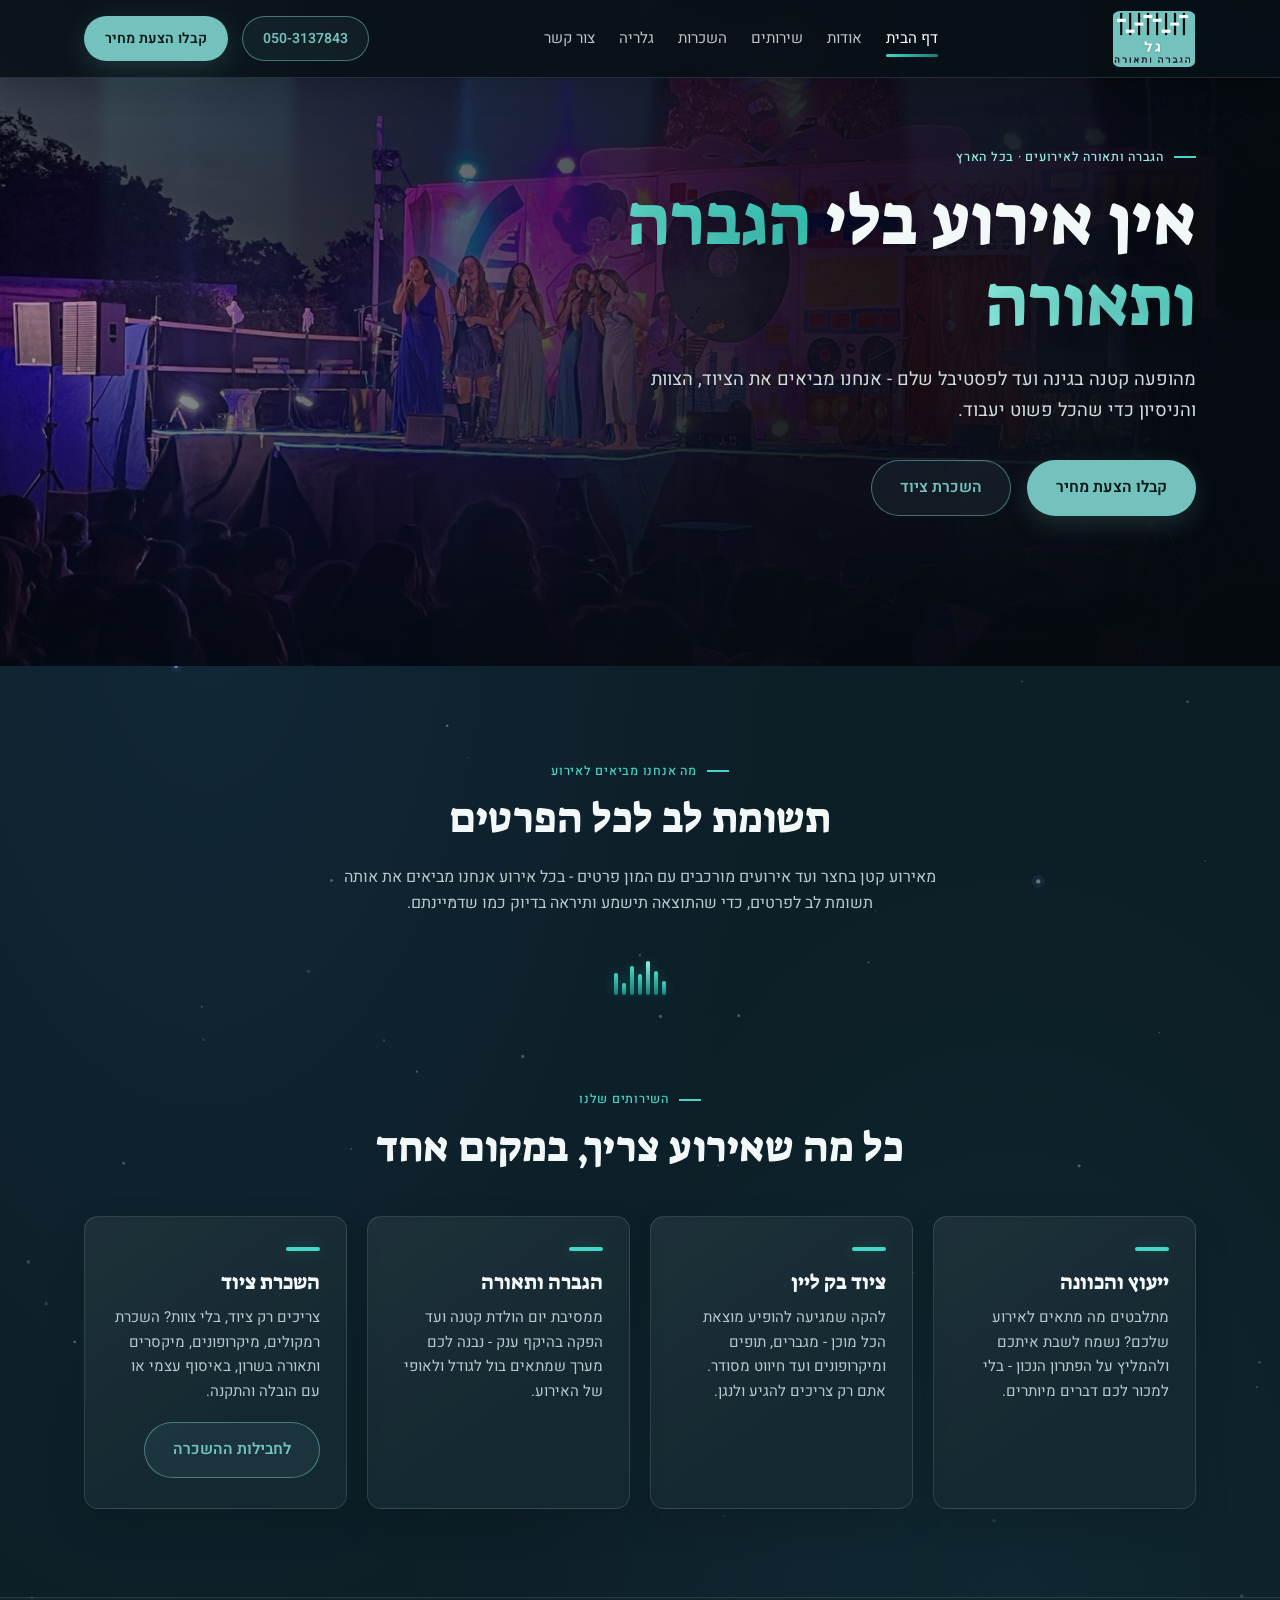
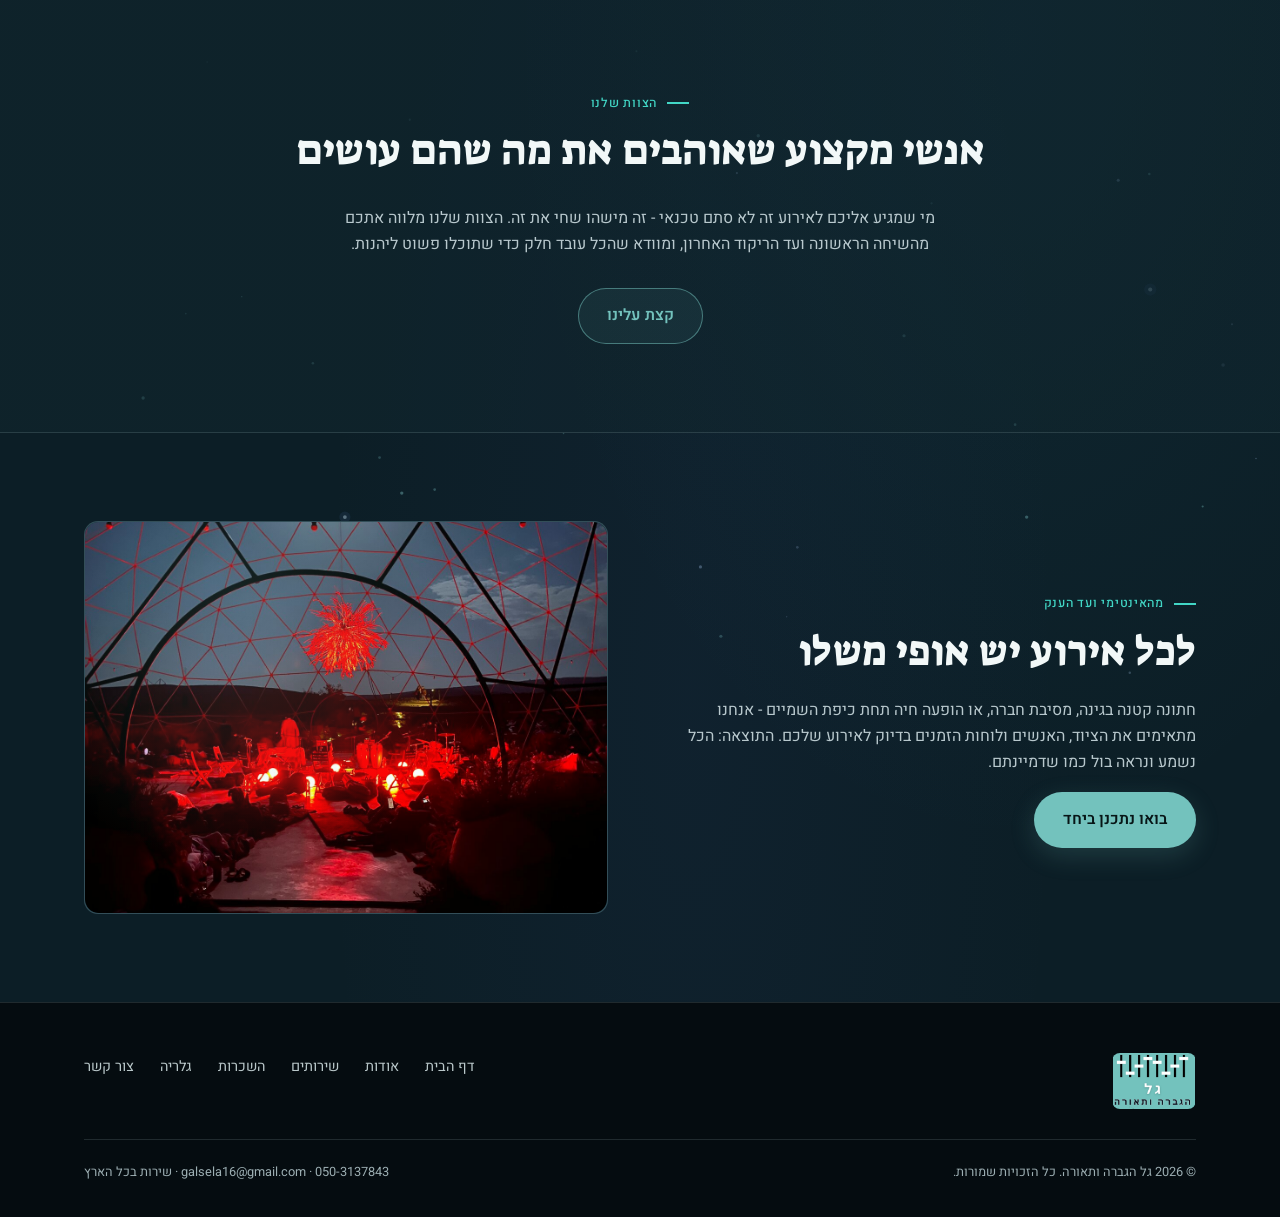
==== commit 672058f6: "Refresh logo-matched button colors" ====
--- a/index.html
+++ b/index.html
@@ -8,7 +8,7 @@
 <link rel="preconnect" href="https://fonts.googleapis.com">
 <link rel="preconnect" href="https://fonts.gstatic.com" crossorigin>
 <link href="https://fonts.googleapis.com/css2?family=Suez+One&family=Heebo:wght@300;400;500;600;700;900&display=swap" rel="stylesheet">
-<link rel="stylesheet" href="styles.css?v=soft-starry-sky-20261128">
+<link rel="stylesheet" href="styles.css?v=logo-match-buttons-20261128">
 <link rel="canonical" href="https://galsela16.github.io/galsound/">
 <link rel="icon" href="favicon.svg" type="image/svg+xml">
 
--- a/styles.css
+++ b/styles.css
@@ -738,3 +738,26 @@
   .about-hero-visual { aspect-ratio: 1.08; border-radius: 16px; }
   .about-hero-caption { inset-inline-start: 16px; bottom: 14px; font-size: 0.82rem; }
 }
+
+
+/* Match every button to the logo's exact aqua tone. */
+:root { --logo-teal: #73c2bd; }
+.btn-primary {
+  background: var(--logo-teal);
+  color: #071516;
+  box-shadow: 0 8px 26px rgba(115, 194, 189, 0.18);
+}
+.btn-primary:hover {
+  background: #67b5b0;
+  box-shadow: 0 12px 30px rgba(115, 194, 189, 0.28);
+}
+.btn-ghost {
+  color: var(--logo-teal);
+  border-color: rgba(115, 194, 189, 0.52);
+  background: rgba(115, 194, 189, 0.08);
+}
+.btn-ghost:hover {
+  color: #071516;
+  border-color: var(--logo-teal);
+  background: var(--logo-teal);
+}
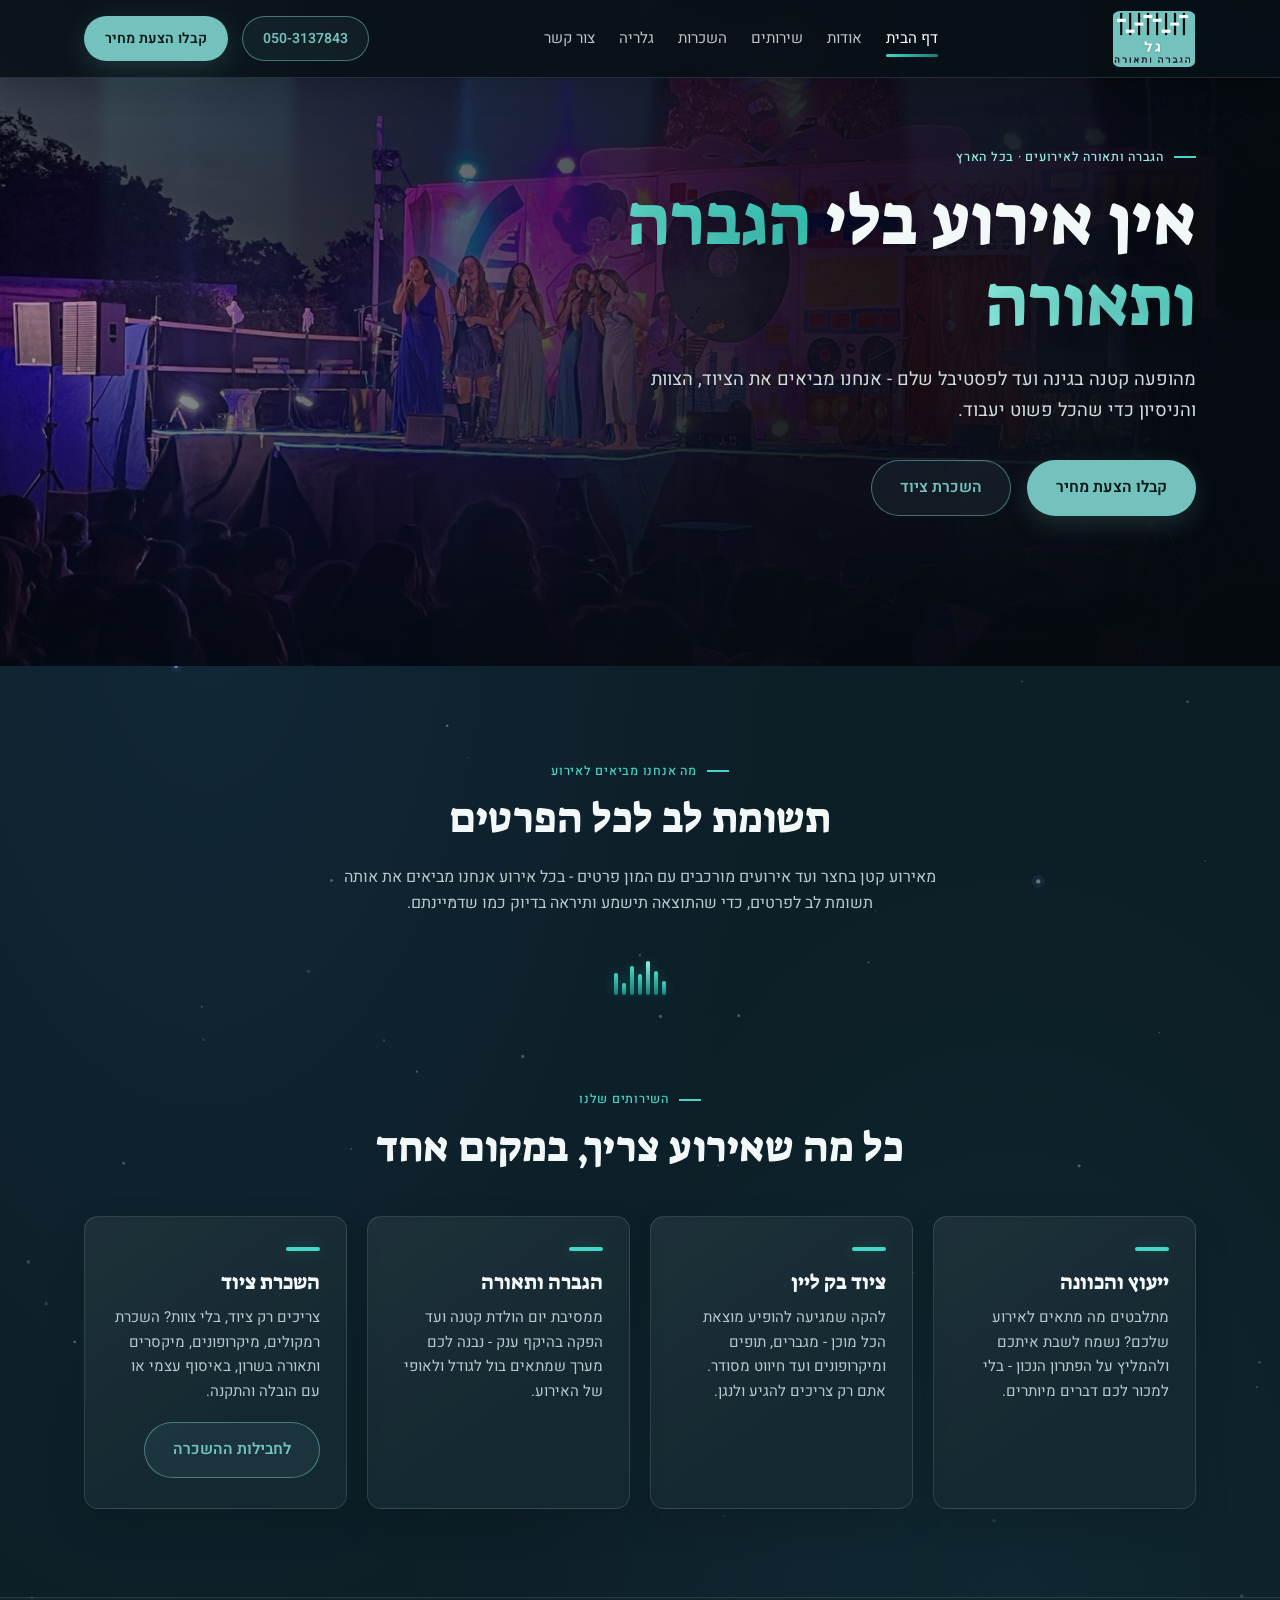
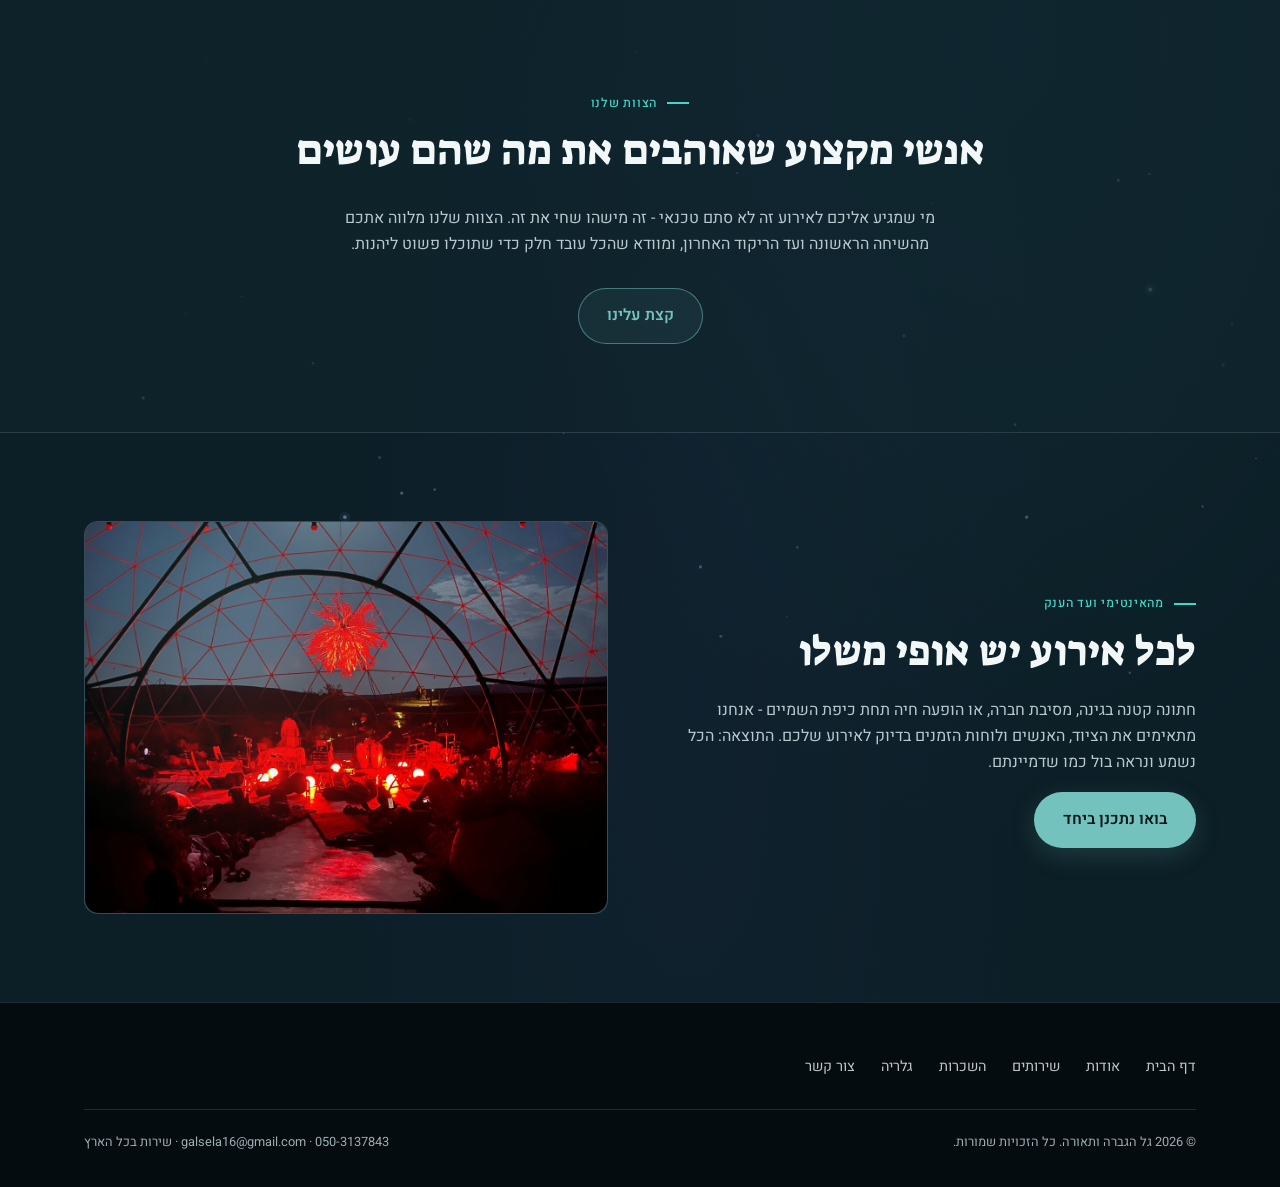
==== commit 3bf312c6: "Remove footer logo, keep header branding" ====
--- a/index.html
+++ b/index.html
@@ -188,9 +188,7 @@
 <footer class="site-footer">
   <div class="container">
     <div class="footer-top">
-      <div>
-        <a href="index.html" class="logo"><img src="images/logo-brand.svg" alt="גל הגברה ותאורה"></a>
-      </div>
+      
       <ul class="footer-links">
         <li><a href="index.html">דף הבית</a></li>
         <li><a href="about.html">אודות</a></li>
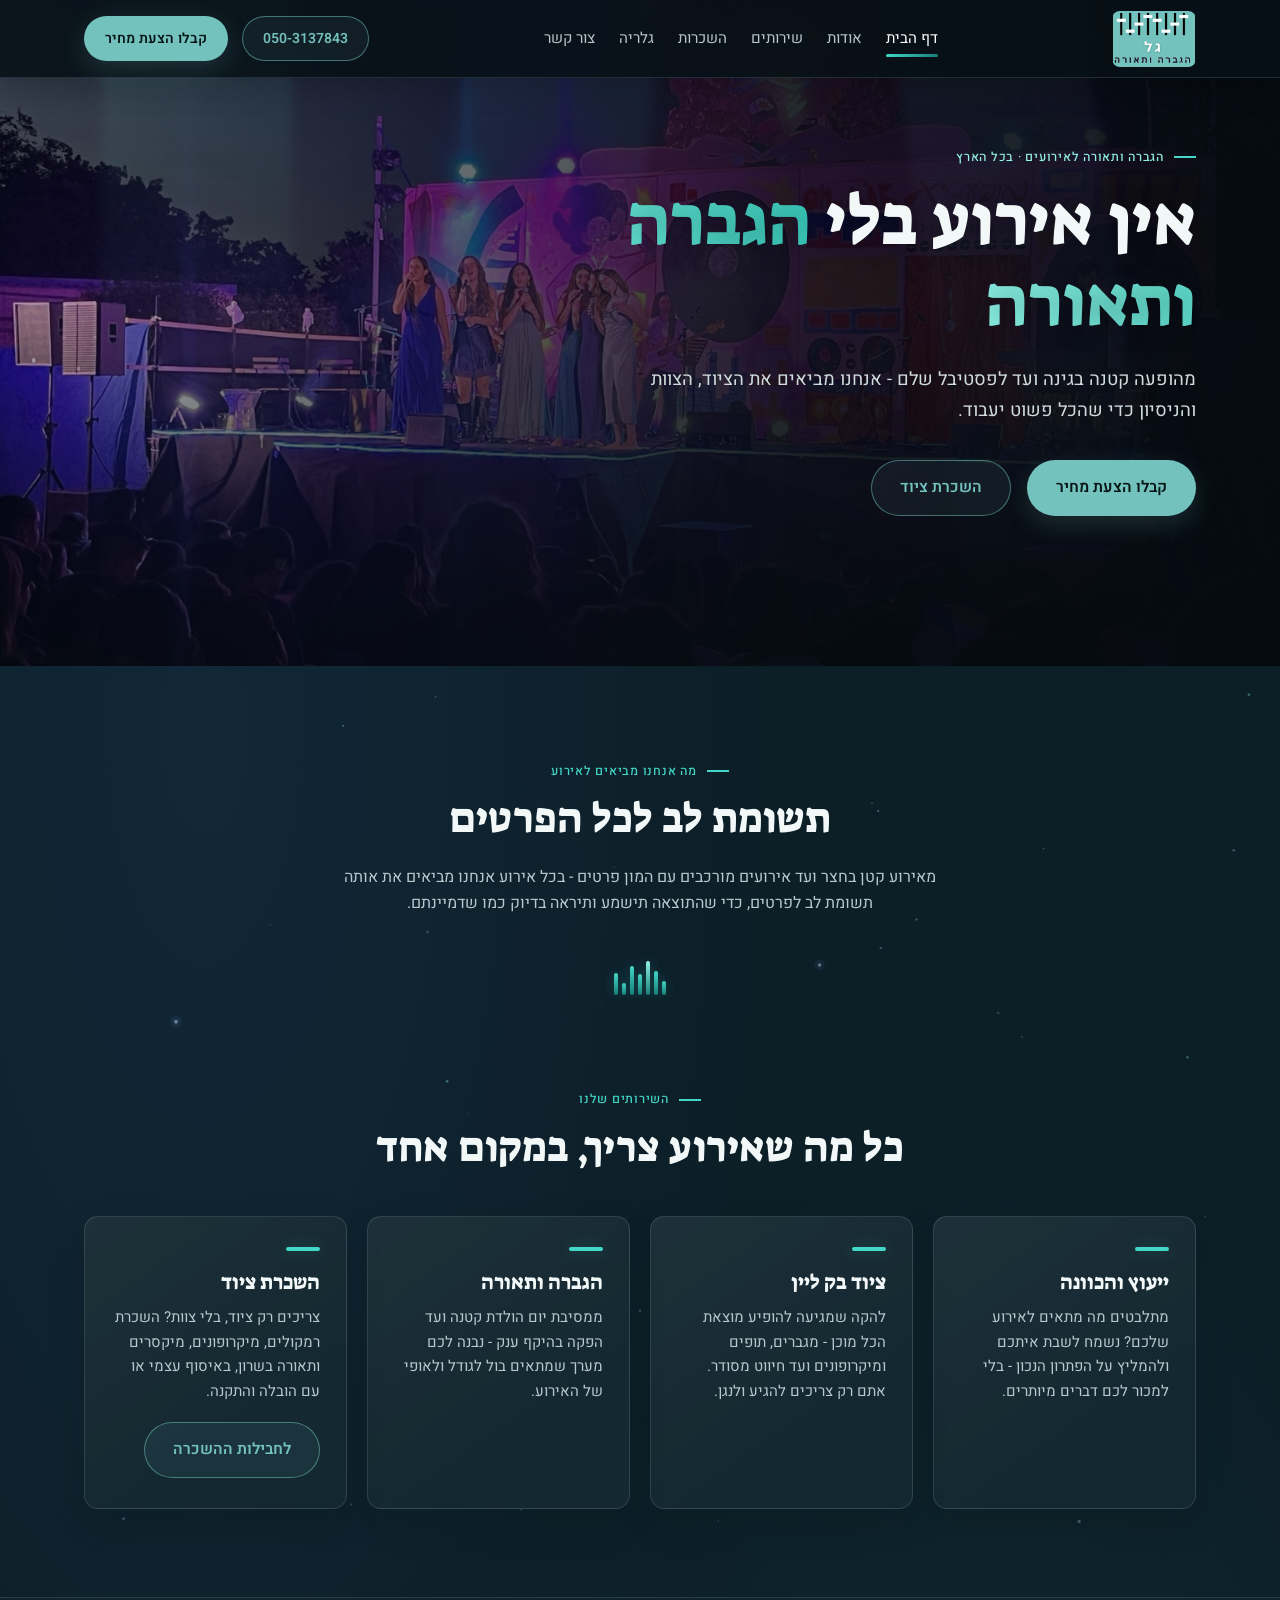
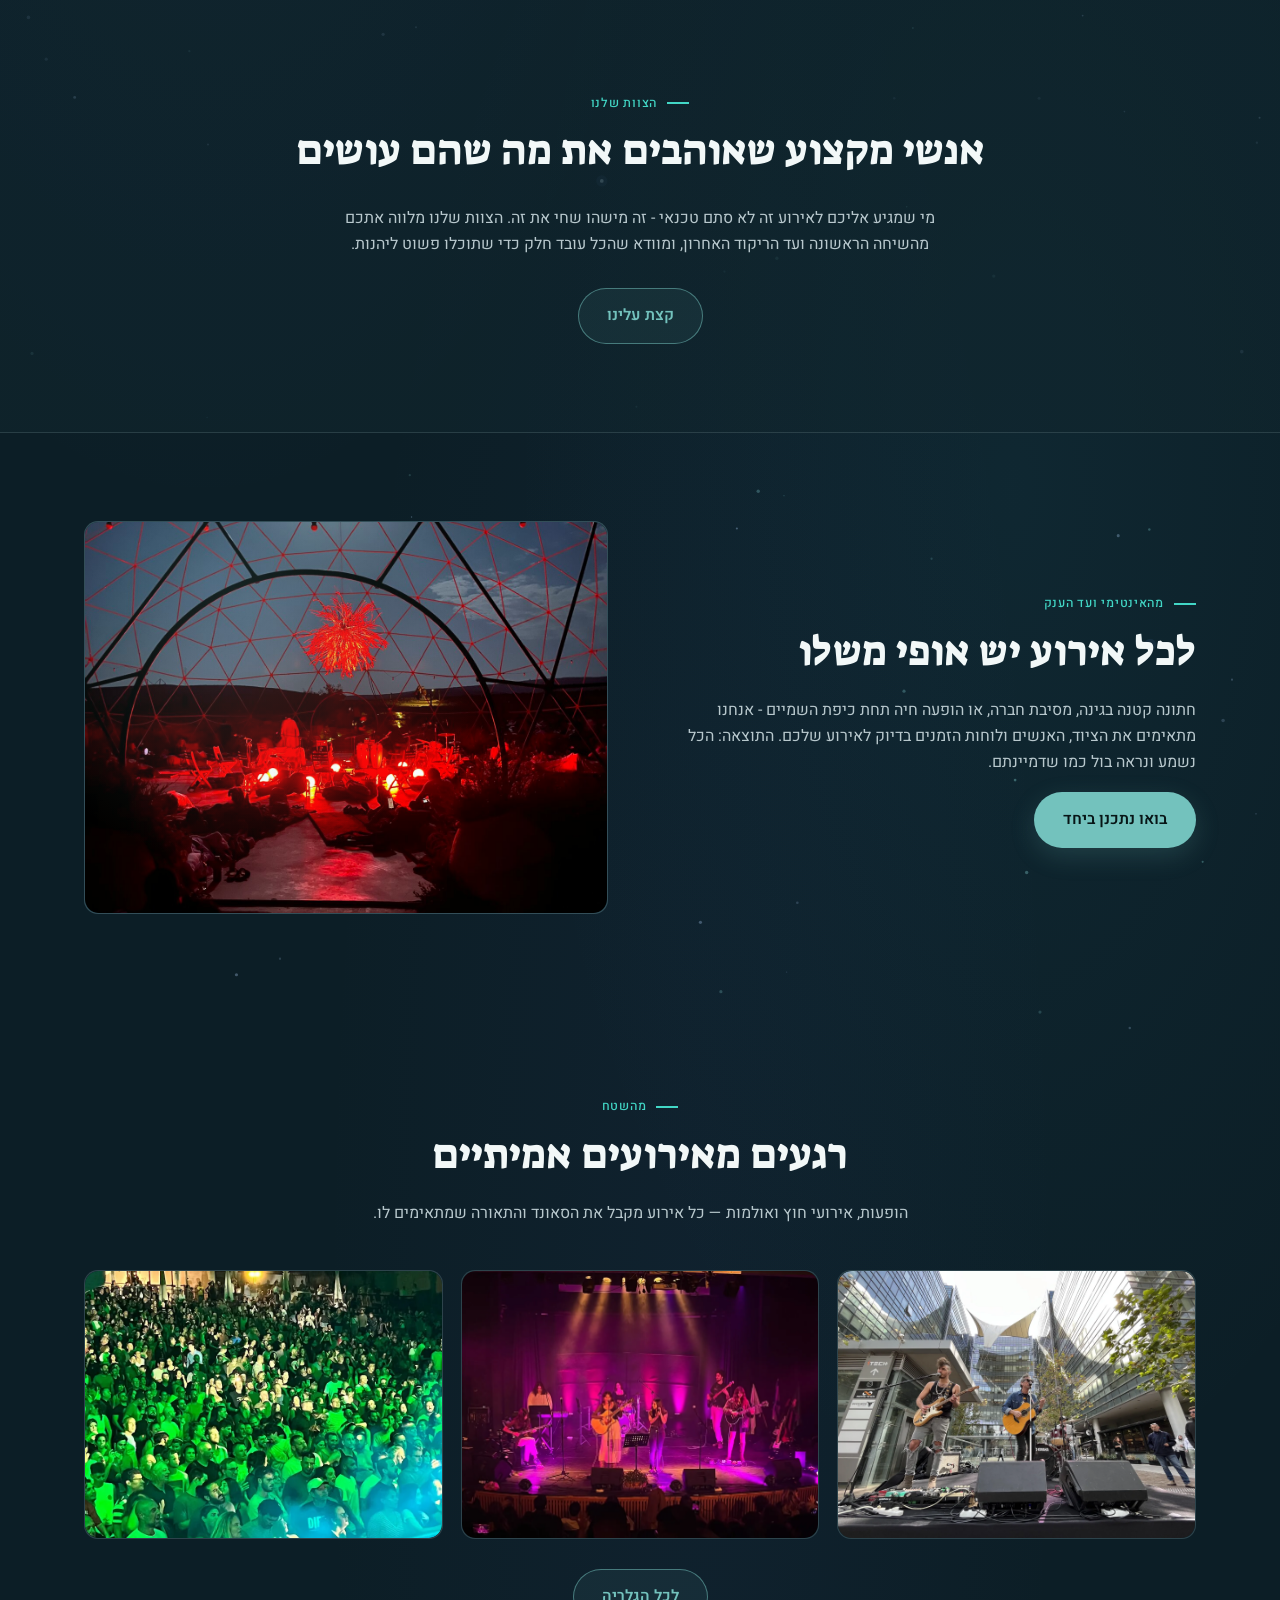
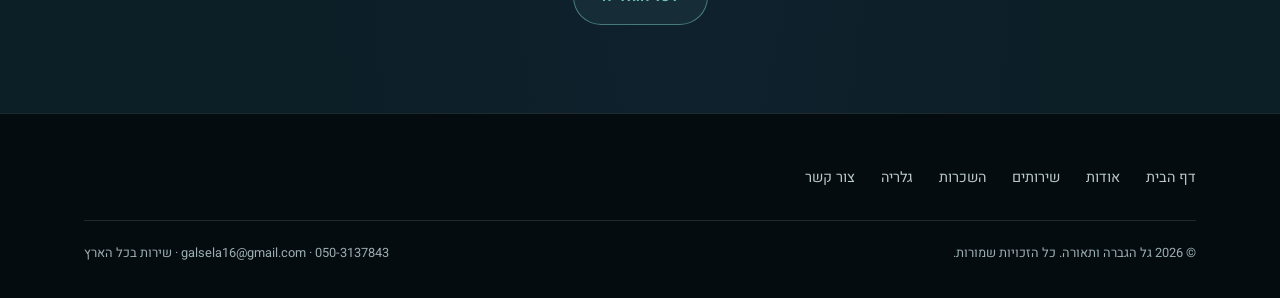
==== commit 18fbcc19: "Add new event photos to website and gallery" ====
--- a/index.html
+++ b/index.html
@@ -183,6 +183,22 @@
     </div>
   </section>
 
+  <section class="gallery-preview">
+    <div class="container">
+      <div class="section-head">
+        <span class="eyebrow">מהשטח</span>
+        <h2>רגעים מאירועים אמיתיים</h2>
+        <p>הופעות, אירועי חוץ ואולמות — כל אירוע מקבל את הסאונד והתאורה שמתאימים לו.</p>
+      </div>
+      <div class="grid-3 gallery-grid">
+        <figure class="frame"><img src="images/outdoor-live-duo.webp" alt="הופעה חיה בחוץ עם זמרים, גיטרות ומערכת הגברה על הבמה" loading="lazy" decoding="async"></figure>
+        <figure class="frame"><img src="images/purple-band-performance.webp" alt="להקה מופיעה על במה באולם עם תאורה סגולה" loading="lazy" decoding="async"></figure>
+        <figure class="frame"><img src="images/event-crowd-lighting.webp" alt="קהל גדול באירוע חוץ תחת תאורה ירוקה" loading="lazy" decoding="async"></figure>
+      </div>
+      <div style="text-align:center;margin-top:30px;"><a href="gallery.html" class="btn btn-ghost">לכל הגלריה</a></div>
+    </div>
+  </section>
+
 </main>
 
 <footer class="site-footer">
